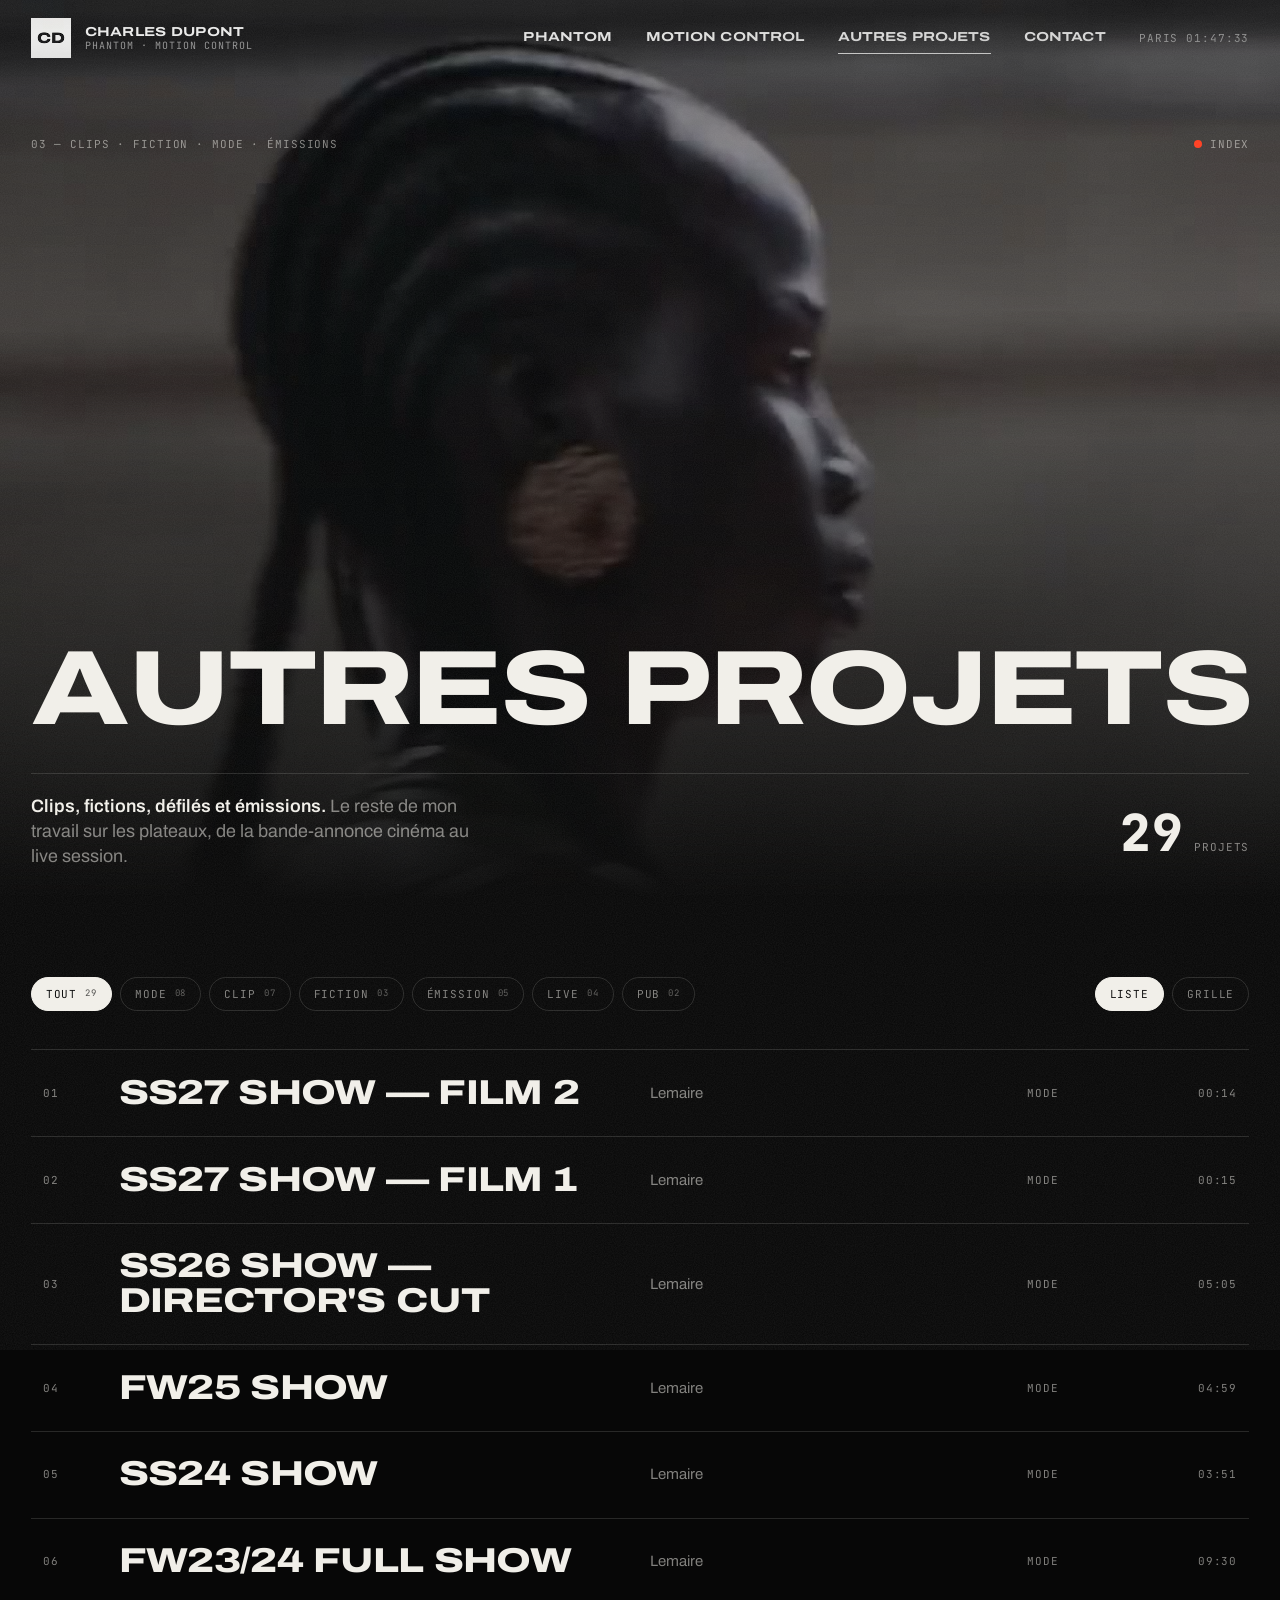
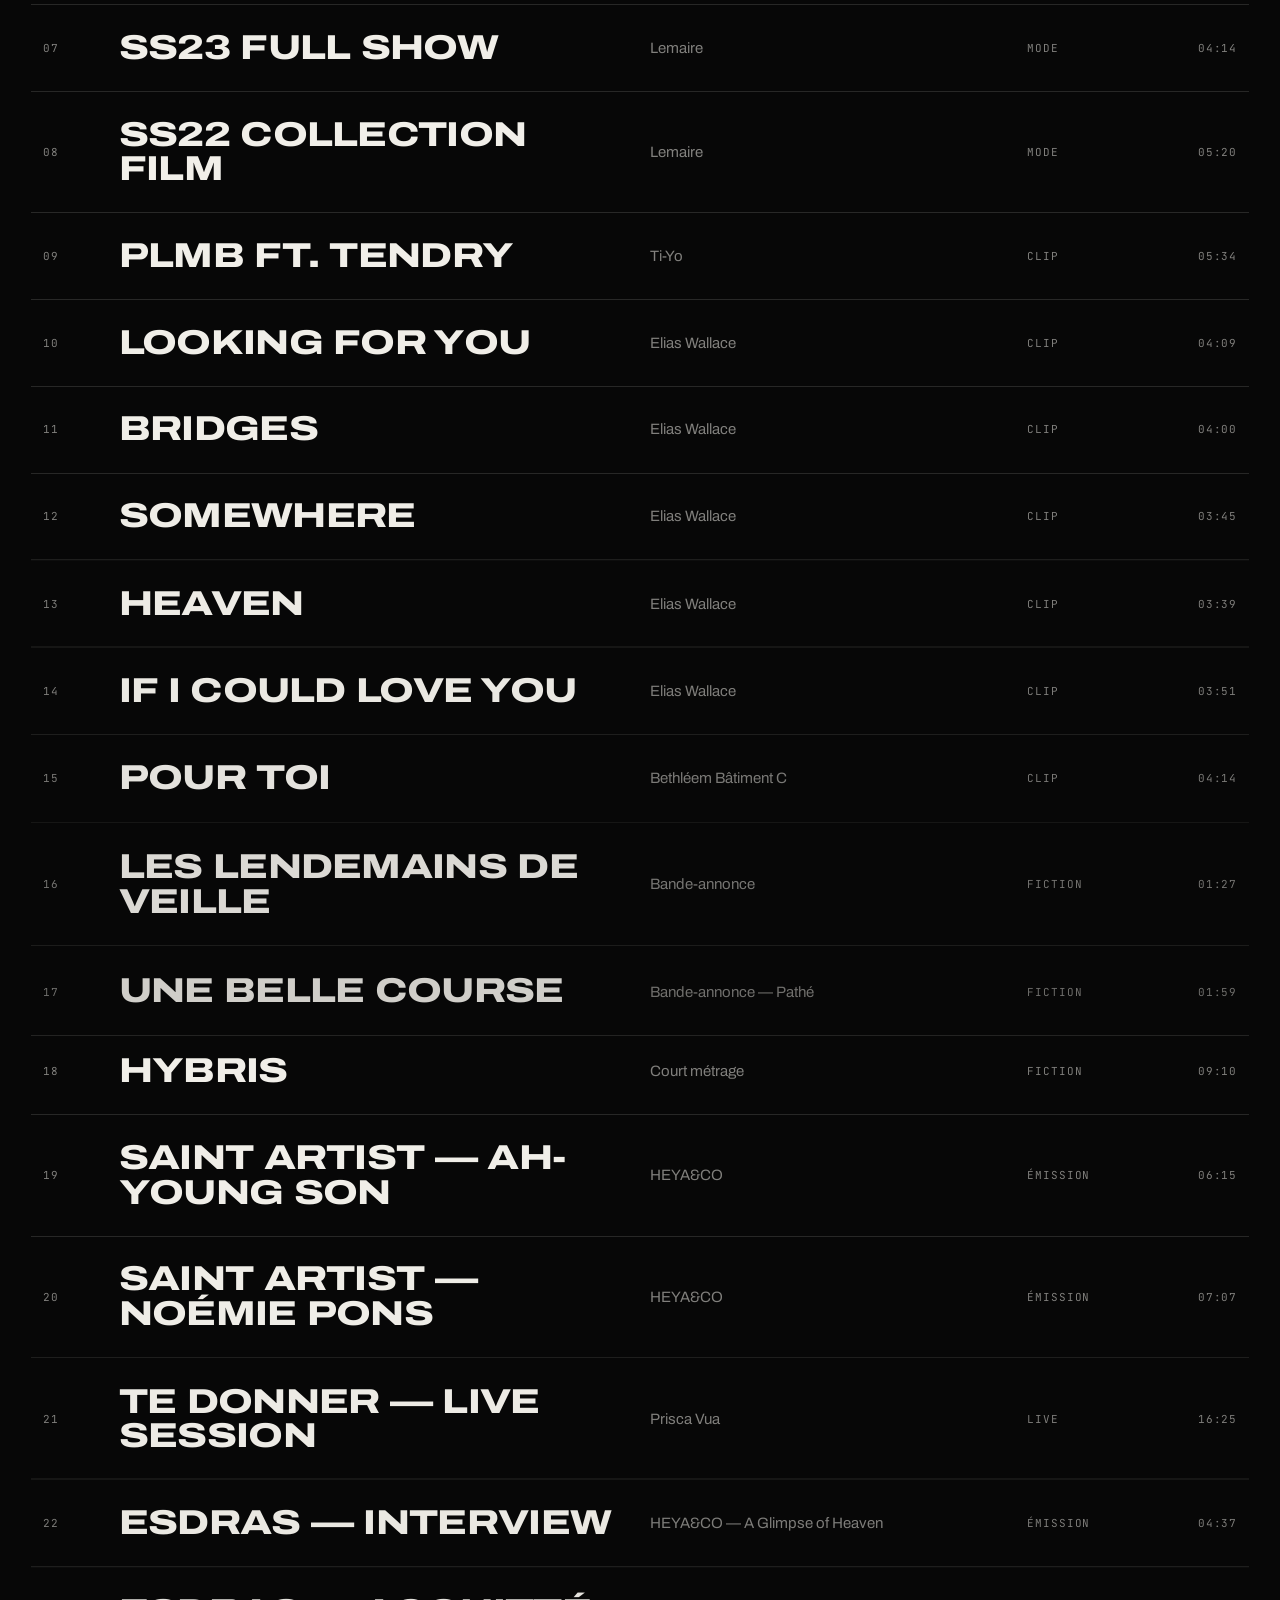
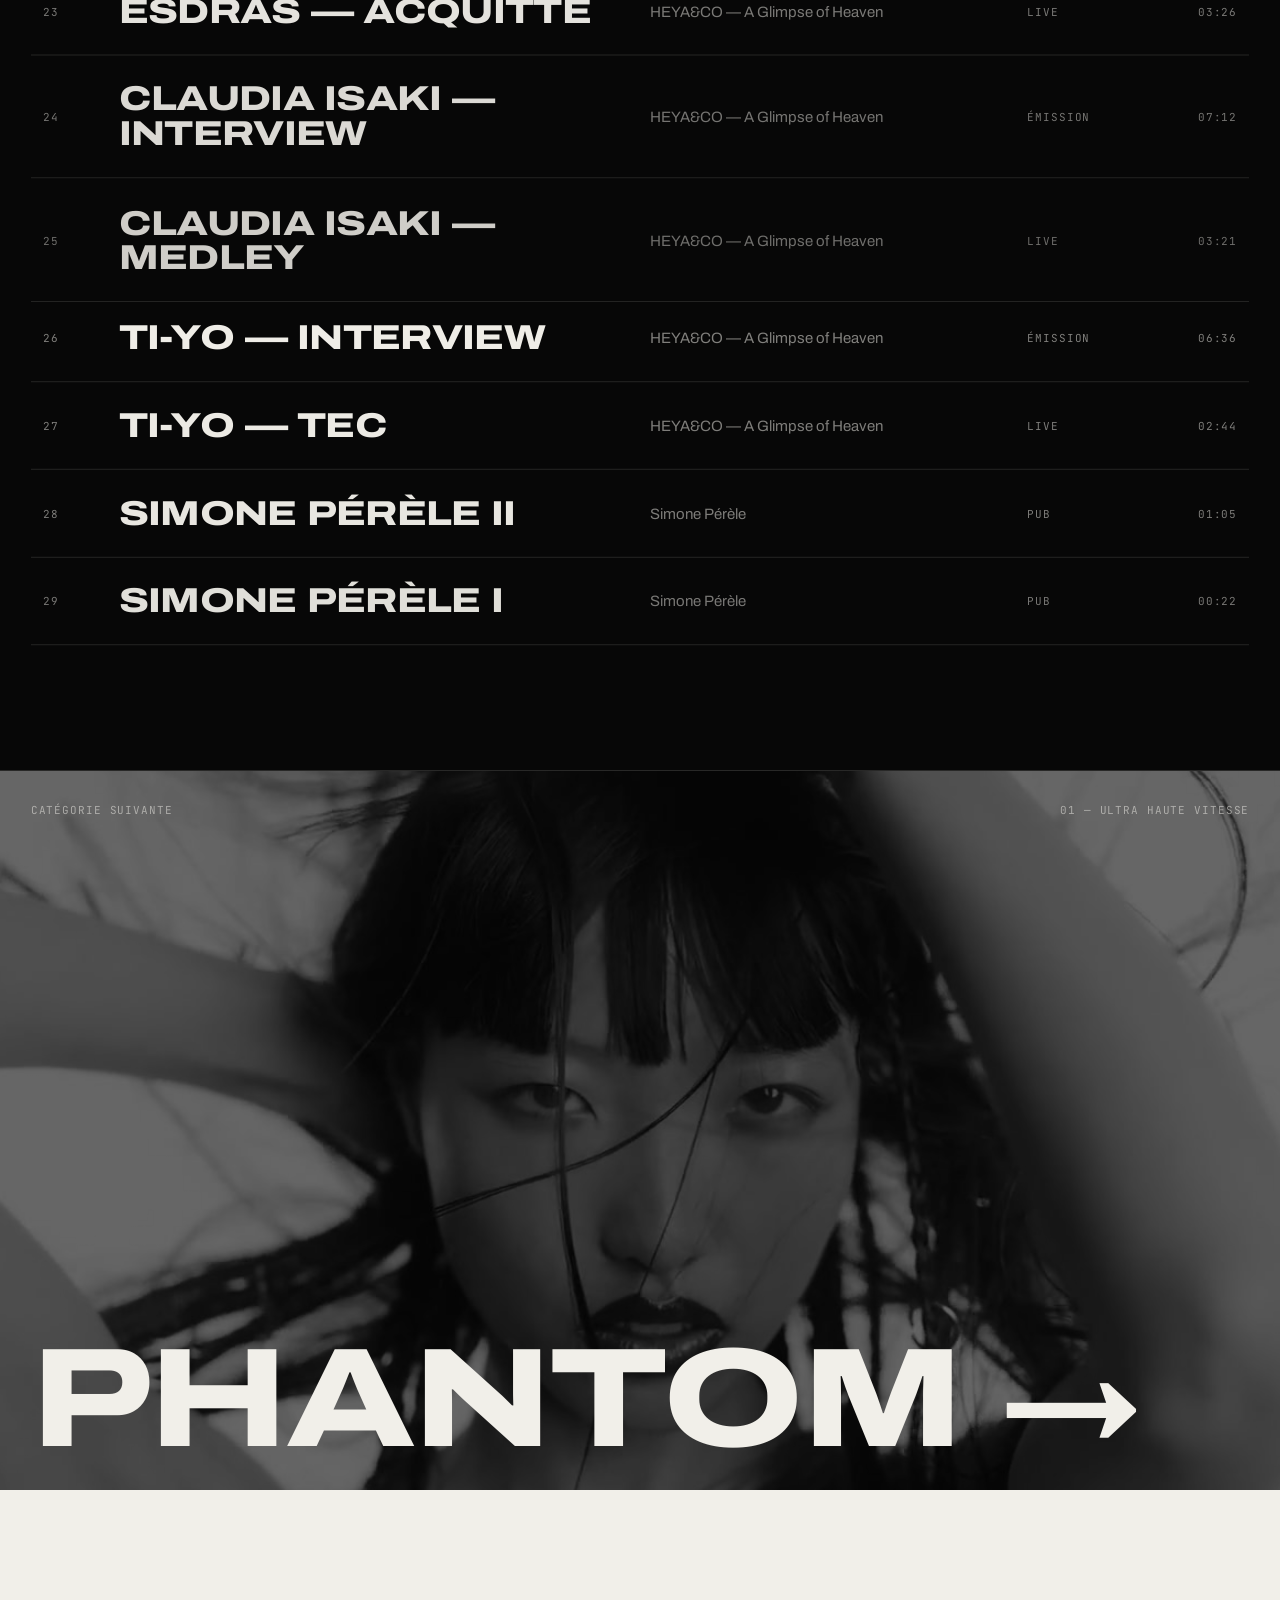
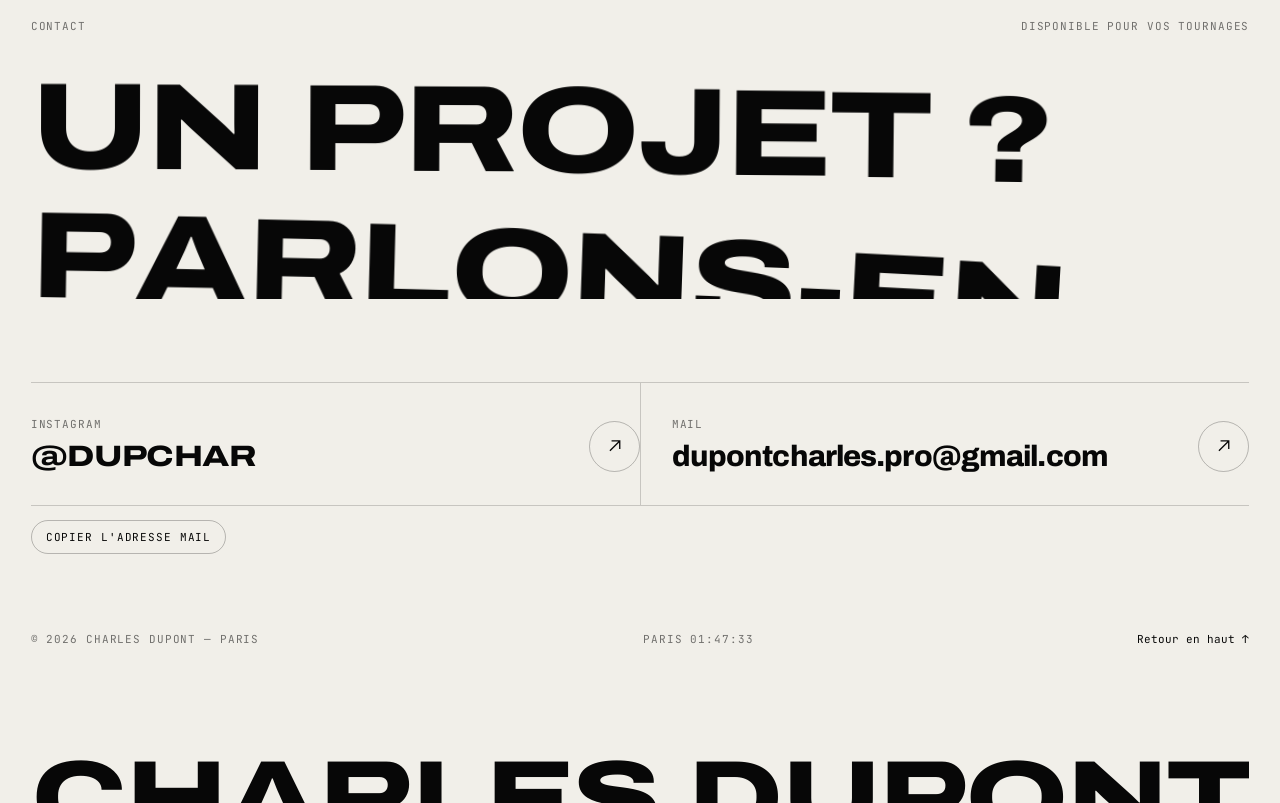
==== autres-projets/index.html @ 01ad8af2 "Portfolio Charles Dupont Co-Authored-By: Claude Opus 5.5 <noreply@anthropic.com>" ====
<!DOCTYPE html>
<html lang="fr" class="no-js" data-page="autres">
<head>
<meta charset="UTF-8">
<meta name="viewport" content="width=device-width, initial-scale=1">
<title>Autres projets — Charles Dupont | Clips, fiction, mode, émissions</title>
<meta name="description" content="Clips musicaux, fictions, défilés, publicités et émissions sur lesquels Charles Dupont a travaillé.">
<link rel="canonical" href="https://www.charles-dupont.fr/autres-projets/">
<meta property="og:title" content="Autres projets — Charles Dupont | Clips, fiction, mode, émissions">
<meta property="og:description" content="Clips musicaux, fictions, défilés, publicités et émissions sur lesquels Charles Dupont a travaillé.">
<meta property="og:image" content="https://www.charles-dupont.fr/assets/img/og-image.jpg">
<meta property="og:url" content="https://www.charles-dupont.fr/autres-projets/">
<meta property="og:site_name" content="Charles Dupont">
<meta property="og:type" content="website">
<meta name="theme-color" content="#070707">
<link rel="icon" type="image/jpeg" sizes="32x32" href="../assets/img/favicon-32.jpg">
<link rel="icon" type="image/jpeg" sizes="192x192" href="../assets/img/favicon-192.jpg">
<link rel="apple-touch-icon" href="../assets/img/favicon-180.jpg">
<script>
(function (h) {
  // Version de prévisualisation sur GitHub Pages : pas d'indexation par les moteurs de recherche
  if (location.hostname.endsWith("github.io")) {
    var m = document.createElement("meta");
    m.name = "robots";
    m.content = "noindex, nofollow";
    document.head.appendChild(m);
  }
  h.classList.remove("no-js");
  if (window.matchMedia("(prefers-reduced-motion: reduce)").matches) h.classList.add("reduced");
  try {
    var s = sessionStorage;
    if (s.getItem("cd-nav")) { h.classList.add("is-entering"); s.removeItem("cd-nav"); }
    else if (h.dataset.page === "home" && !s.getItem("cd-seen") && !h.classList.contains("reduced")) h.classList.add("is-first");
    s.setItem("cd-seen", "1");
  } catch (e) {}
})(document.documentElement);
</script>
<link rel="preconnect" href="https://fonts.googleapis.com">
<link rel="preconnect" href="https://fonts.gstatic.com" crossorigin>
<link rel="stylesheet" href="https://fonts.googleapis.com/css2?family=Archivo:wdth,wght@62..125,100..900&family=JetBrains+Mono:wght@400;500&display=swap">
<link rel="stylesheet" href="../assets/css/style.css?v=20">
<link rel="preload" as="image" href="../assets/video/loops/autres-lemaire.jpg">
</head>
<body>

<div class="curtain" aria-hidden="true"><div class="curtain__label"><span></span></div></div>
<div class="grain" aria-hidden="true"></div>
<div class="cursor" aria-hidden="true"><div class="cursor__ring"><span class="cursor__label">Lire</span></div><div class="cursor__dot"></div></div>

<header class="hdr">
  <a class="logo" href="../" aria-label="Charles Dupont — accueil">
    <span class="logo__mark" aria-hidden="true">CD</span>
    <span class="logo__name">Charles Dupont<small>Phantom · Motion control</small></span>
  </a>
  <nav class="nav" aria-label="Navigation principale">
      <a href="../phantom/">Phantom</a>
      <a href="../motion-control/">Motion control</a>
      <a href="../autres-projets/" aria-current="page">Autres projets</a>
    <a href="#contact">Contact</a>
    <span class="nav__clock" data-clock aria-hidden="true">PARIS --:--:--</span>
  </nav>
  <button class="burger" type="button" aria-expanded="false" aria-controls="menu" aria-label="Ouvrir le menu"><span></span><span></span></button>
</header>

<div class="menu" id="menu">
  <ul class="menu__links">
    <li><a href="../"><small>00</small>Accueil</a></li>
      <li><a href="../phantom/"><small>01</small>Phantom</a></li>
      <li><a href="../motion-control/"><small>02</small>Motion control</a></li>
      <li><a href="../autres-projets/" aria-current="page"><small>03</small>Autres projets</a></li>
  </ul>
  <div class="menu__foot mono">
    <a href="https://www.instagram.com/dupchar/" target="_blank" rel="noopener">Instagram — @dupchar</a>
    <a href="mailto:dupontcharles.pro@gmail.com">dupontcharles.pro@gmail.com</a>
    <span>Paris, France</span>
  </div>
</div>

<main>
  <section class="phero">
    <div class="phero__media" data-phero-media aria-hidden="true">
      <video autoplay muted loop playsinline poster="../assets/video/loops/autres-lemaire.jpg">
        <source src="../assets/video/loops/autres-lemaire.mp4" type="video/mp4">
      </video>
    </div>
    <div class="phero__top mono"><span>03 — Clips · Fiction · Mode · Émissions</span><span class="rec">Index</span></div>
    <h1 class="phero__title xl" data-fit data-split>Autres projets</h1>
    <div class="phero__bottom" data-reveal>
      <p class="phero__desc"><strong>Clips, fictions, défilés et émissions.</strong> Le reste de mon travail sur les plateaux, de la bande-annonce cinéma au live session.</p>
      <p class="phero__count mono"><b data-count="autres">—</b> projets</p>
    </div>
  </section>

  <section class="works" aria-label="Projets Autres projets">
    <div class="toolbar">
      <div class="filters" data-filters role="group" aria-label="Filtrer par type"></div>
      <div class="views" role="group" aria-label="Affichage">
        <button class="chip" type="button" data-view="list" aria-pressed="true">Liste</button>
        <button class="chip" type="button" data-view="grid" aria-pressed="false">Grille</button>
      </div>
    </div>
    <div data-projects data-category="autres"></div>
  </section>

  <a class="next" href="../phantom/" data-cursor="Suivant">
    <div class="next__media" aria-hidden="true">
      <img src="../assets/video/loops/phantom-beauty.jpg" alt="" loading="lazy">
      <video muted loop playsinline preload="none" data-src="../assets/video/loops/phantom-beauty.mp4"></video>
    </div>
    <div class="next__inner">
      <div class="next__top mono"><span>Catégorie suivante</span><span>01 — Ultra haute vitesse</span></div>
      <p class="next__title xl"><span>Phantom →</span></p>
    </div>
  </a>
</main>

<footer class="ftr" id="contact">
  <div class="ftr__eyebrow mono"><span>Contact</span><span>Disponible pour vos tournages</span></div>
  <h2 class="ftr__cta xl" data-split>Un projet&nbsp;?<br>Parlons-en.</h2>
  <div class="ftr__links">
    <a class="ftr__link" href="https://www.instagram.com/dupchar/" target="_blank" rel="noopener" data-cursor>
      <span><span class="ftr__label mono">Instagram</span><span class="ftr__value">@dupchar</span></span>
      <span class="ftr__arrow"><svg viewBox="0 0 24 24" fill="none" stroke="currentColor" stroke-width="1.6" aria-hidden="true"><path d="M6 18 18 6M8 6h10v10"/></svg></span>
    </a>
    <div class="ftr__link">
      <a href="mailto:dupontcharles.pro@gmail.com" data-cursor><span class="ftr__label mono">Mail</span><span class="ftr__value ftr__value--mail">dupontcharles.pro@gmail.com</span></a>
      <a class="ftr__arrow" href="mailto:dupontcharles.pro@gmail.com" aria-label="Écrire un mail"><svg viewBox="0 0 24 24" fill="none" stroke="currentColor" stroke-width="1.6" aria-hidden="true"><path d="M6 18 18 6M8 6h10v10"/></svg></a>
    </div>
  </div>
  <button class="ftr__copy mono" type="button" data-copy="dupontcharles.pro@gmail.com">Copier l'adresse mail</button>
  <div class="ftr__bottom mono">
    <span>© <span data-year>2026</span> Charles Dupont — Paris</span>
    <span data-clock>PARIS --:--:--</span>
    <button class="ftr__top" type="button" data-top>Retour en haut ↑</button>
  </div>
  <p class="ftr__giant xl" aria-hidden="true" data-fit>Charles Dupont</p>
</footer>

<script src="../assets/js/vendor/gsap.min.js?v=20" defer></script>
<script src="../assets/js/vendor/ScrollTrigger.min.js?v=20" defer></script>
<script src="../assets/js/vendor/lenis.min.js?v=20" defer></script>
<script src="../assets/js/projects.js?v=20" defer></script>
<script src="../assets/js/app.js?v=20" defer></script>
</body>
</html>
---- assets/css/style.css ----
/* =========================================================
   Charles Dupont — Phantom OPV / Motion control
   ========================================================= */

:root {
  --bg: #070707;
  --bg-2: #0e0e0e;
  --fg: #f1efe9;
  --mute: rgba(241, 239, 233, 0.52);
  --faint: rgba(241, 239, 233, 0.28);
  --line: rgba(241, 239, 233, 0.14);
  --accent: #ff3d1f;
  --display: "Archivo", "Helvetica Neue", Arial, sans-serif;
  --mono: "JetBrains Mono", ui-monospace, Menlo, monospace;
  --gutter: clamp(16px, 2.4vw, 40px);
  --ease: cubic-bezier(0.76, 0, 0.24, 1);
  --ease-out: cubic-bezier(0.16, 1, 0.3, 1);
  --hdr: 76px;
  color-scheme: dark;
}

*,
*::before,
*::after {
  box-sizing: border-box;
}

html {
  -webkit-text-size-adjust: 100%;
  text-size-adjust: 100%;
}

html.lenis,
html.lenis body {
  height: auto;
}
.lenis.lenis-smooth {
  scroll-behavior: auto !important;
}
.lenis.lenis-stopped {
  overflow: hidden;
}

body {
  margin: 0;
  background: var(--bg);
  color: var(--fg);
  font-family: var(--display);
  font-size: 16px;
  line-height: 1.5;
  -webkit-font-smoothing: antialiased;
  -moz-osx-font-smoothing: grayscale;
  overflow-x: hidden;
}

body.no-scroll {
  overflow: hidden;
}

img,
video,
svg {
  display: block;
  max-width: 100%;
}

a {
  color: inherit;
  text-decoration: none;
}

button {
  font: inherit;
  color: inherit;
  background: none;
  border: 0;
  padding: 0;
  cursor: pointer;
}

::selection {
  background: var(--fg);
  color: var(--bg);
}

:focus-visible {
  outline: 1px solid var(--fg);
  outline-offset: 4px;
}

.sr-only {
  position: absolute;
  width: 1px;
  height: 1px;
  overflow: hidden;
  clip: rect(0 0 0 0);
  white-space: nowrap;
}

.mono {
  font-family: var(--mono);
  font-size: 11px;
  font-weight: 400;
  letter-spacing: 0.08em;
  text-transform: uppercase;
}

.xl {
  font-family: var(--display);
  font-stretch: 125%;
  font-weight: 800;
  text-transform: uppercase;
  line-height: 0.86;
  letter-spacing: -0.02em;
}

/* Découpage des titres (lettres / mots) */
.split-line {
  display: block;
  overflow: hidden;
  padding: 0.14em 0 0.06em;
  margin: -0.14em 0 -0.06em;
}
.split-word {
  display: inline-block;
  white-space: nowrap;
}
.split-char {
  display: inline-block;
  will-change: transform;
}

/* ---------- Grain ---------- */

.grain {
  position: fixed;
  inset: -50%;
  z-index: 90;
  pointer-events: none;
  opacity: 0.07;
  background-image: url("data:image/svg+xml,%3Csvg xmlns='http://www.w3.org/2000/svg' width='200' height='200'%3E%3Cfilter id='n'%3E%3CfeTurbulence type='fractalNoise' baseFrequency='.9' numOctaves='3' stitchTiles='stitch'/%3E%3CfeColorMatrix values='0 0 0 0 1 0 0 0 0 1 0 0 0 0 1 0 0 0 1 0'/%3E%3C/filter%3E%3Crect width='100%25' height='100%25' filter='url(%23n)'/%3E%3C/svg%3E");
  animation: grain 0.9s steps(6) infinite;
}

@keyframes grain {
  0% { transform: translate(0, 0); }
  20% { transform: translate(-4%, 3%); }
  40% { transform: translate(3%, -5%); }
  60% { transform: translate(-6%, -2%); }
  80% { transform: translate(5%, 4%); }
  100% { transform: translate(0, 0); }
}

/* ---------- Curseur ---------- */

.cursor {
  position: fixed;
  top: 0;
  left: 0;
  z-index: 95;
  pointer-events: none;
  display: none;
}

@media (hover: hover) and (pointer: fine) {
  .cursor {
    display: block;
  }
}

.cursor__dot,
.cursor__ring {
  position: absolute;
  top: 0;
  left: 0;
  border-radius: 50%;
}

.cursor__dot {
  width: 6px;
  height: 6px;
  background: var(--fg);
  mix-blend-mode: difference;
}

.cursor__ring {
  width: 36px;
  height: 36px;
  border: 1px solid rgba(241, 239, 233, 0.45);
  display: grid;
  place-items: center;
  transition: width 0.45s var(--ease-out), height 0.45s var(--ease-out), background-color 0.3s, border-color 0.3s;
}

.cursor__label {
  font-family: var(--mono);
  font-size: 10px;
  letter-spacing: 0.12em;
  text-transform: uppercase;
  color: var(--bg);
  opacity: 0;
  transition: opacity 0.2s;
}

.cursor.is-hover .cursor__ring {
  width: 64px;
  height: 64px;
  border-color: var(--fg);
}

.cursor.is-label .cursor__ring {
  width: 92px;
  height: 92px;
  background: var(--fg);
  border-color: var(--fg);
}

.cursor.is-label .cursor__label {
  opacity: 1;
}

.cursor.is-label .cursor__dot {
  opacity: 0;
}

/* ---------- Rideau de transition ---------- */

.curtain {
  position: fixed;
  inset: 0;
  z-index: 100;
  pointer-events: none;
  display: grid;
  place-items: center;
  background: var(--fg);
  color: var(--bg);
  transform: scaleY(0);
  transform-origin: bottom;
}

.curtain__label {
  font-family: var(--display);
  font-stretch: 125%;
  font-weight: 800;
  font-size: clamp(28px, 6vw, 88px);
  text-transform: uppercase;
  letter-spacing: -0.02em;
  overflow: hidden;
}

.curtain__label span {
  display: block;
}

html.is-entering .curtain {
  transform: scaleY(1);
}

/* ---------- Loader ---------- */

.loader {
  position: fixed;
  inset: 0;
  z-index: 110;
  display: none;
  background: var(--bg);
  color: var(--fg);
}

html.is-first .loader {
  display: block;
}

.loader__inner {
  position: absolute;
  left: var(--gutter);
  right: var(--gutter);
  bottom: var(--gutter);
}

.loader__count {
  display: flex;
  align-items: flex-end;
  justify-content: space-between;
  gap: 24px;
}

.loader__num {
  font-family: var(--display);
  font-stretch: 125%;
  font-weight: 800;
  font-size: clamp(72px, 18vw, 280px);
  line-height: 0.8;
  letter-spacing: -0.04em;
  font-variant-numeric: tabular-nums;
}

.loader__meta {
  text-align: right;
  color: var(--mute);
  padding-bottom: 0.6em;
}

.loader__bar {
  height: 1px;
  margin-top: 24px;
  background: var(--line);
  overflow: hidden;
}

.loader__bar span {
  display: block;
  height: 100%;
  background: var(--fg);
  transform: scaleX(0);
  transform-origin: left;
}

.loader__top {
  position: absolute;
  top: var(--gutter);
  left: var(--gutter);
  right: var(--gutter);
  display: flex;
  justify-content: space-between;
  color: var(--mute);
}

.rec {
  display: inline-flex;
  align-items: center;
  gap: 8px;
}

.rec::before {
  content: "";
  width: 8px;
  height: 8px;
  border-radius: 50%;
  background: var(--accent);
  animation: rec 1.2s steps(1) infinite;
}

@keyframes rec {
  50% { opacity: 0.15; }
}

/* ---------- En-tête ---------- */

.hdr {
  position: fixed;
  top: 0;
  left: 0;
  right: 0;
  z-index: 80;
  height: var(--hdr);
  padding: 0 var(--gutter);
  display: flex;
  align-items: center;
  justify-content: space-between;
  gap: 24px;
  mix-blend-mode: difference;
  color: #fff;
  transition: transform 0.6s var(--ease);
}

.hdr.is-hidden {
  transform: translateY(-100%);
}

.logo {
  display: inline-flex;
  align-items: center;
  gap: 14px;
}

.logo__mark {
  width: 40px;
  height: 40px;
  display: grid;
  place-items: center;
  background: #fff;
  color: #000;
  font-stretch: 125%;
  font-weight: 800;
  font-size: 15px;
  letter-spacing: -0.04em;
  transition: transform 0.6s var(--ease);
}

.logo:hover .logo__mark {
  transform: rotate(90deg);
}

.logo__name {
  font-stretch: 125%;
  font-weight: 700;
  font-size: 13px;
  letter-spacing: 0.02em;
  text-transform: uppercase;
  line-height: 1.1;
}

.logo__name small {
  display: block;
  font-family: var(--mono);
  font-weight: 400;
  font-stretch: 100%;
  font-size: 10px;
  letter-spacing: 0.1em;
  opacity: 0.6;
}

.nav {
  display: flex;
  align-items: center;
  gap: clamp(18px, 2.6vw, 40px);
}

.nav a {
  position: relative;
  font-stretch: 125%;
  font-weight: 700;
  font-size: 13px;
  text-transform: uppercase;
  letter-spacing: 0.01em;
  padding: 6px 0;
}

.nav a::after {
  content: "";
  position: absolute;
  left: 0;
  right: 0;
  bottom: 0;
  height: 1px;
  background: currentColor;
  transform: scaleX(0);
  transform-origin: right;
  transition: transform 0.5s var(--ease);
}

.nav a:hover::after,
.nav a[aria-current="page"]::after {
  transform: scaleX(1);
  transform-origin: left;
}

.nav__clock {
  font-family: var(--mono);
  font-size: 11px;
  letter-spacing: 0.08em;
  opacity: 0.6;
  font-variant-numeric: tabular-nums;
  min-width: 15ch;
  text-align: right;
}

.burger {
  display: none;
  width: 44px;
  height: 44px;
  position: relative;
}

.burger span {
  position: absolute;
  left: 10px;
  right: 10px;
  height: 1.5px;
  background: currentColor;
  transition: transform 0.5s var(--ease), top 0.5s var(--ease);
}

.burger span:nth-child(1) { top: 17px; }
.burger span:nth-child(2) { top: 26px; }

.burger[aria-expanded="true"] span:nth-child(1) { top: 21px; transform: rotate(45deg); }
.burger[aria-expanded="true"] span:nth-child(2) { top: 21px; transform: rotate(-45deg); }

/* Menu plein écran (mobile) */

.menu {
  position: fixed;
  inset: 0;
  z-index: 79;
  background: var(--bg);
  padding: calc(var(--hdr) + 24px) var(--gutter) var(--gutter);
  display: flex;
  flex-direction: column;
  justify-content: space-between;
  clip-path: inset(0 0 100% 0);
  transition: clip-path 0.8s var(--ease);
  visibility: hidden;
}

.menu.is-open {
  clip-path: inset(0 0 0 0);
  visibility: visible;
}

.menu__links {
  list-style: none;
  margin: 0;
  padding: 0;
}

.menu__links li {
  overflow: hidden;
  border-bottom: 1px solid var(--line);
}

.menu__links a {
  display: flex;
  align-items: baseline;
  gap: 14px;
  padding: 14px 0;
  font-stretch: 125%;
  font-weight: 800;
  font-size: clamp(30px, 9vw, 64px);
  line-height: 1;
  text-transform: uppercase;
  letter-spacing: -0.02em;
  transform: translateY(105%);
  transition: transform 0.8s var(--ease);
}

.menu__links a small {
  font-family: var(--mono);
  font-size: 11px;
  font-weight: 400;
  font-stretch: 100%;
  letter-spacing: 0.08em;
  color: var(--mute);
}

.menu.is-open .menu__links a {
  transform: none;
}

.menu.is-open .menu__links li:nth-child(2) a { transition-delay: 0.06s; }
.menu.is-open .menu__links li:nth-child(3) a { transition-delay: 0.12s; }
.menu.is-open .menu__links li:nth-child(4) a { transition-delay: 0.18s; }

.menu__foot {
  display: flex;
  flex-direction: column;
  gap: 6px;
  color: var(--mute);
}

.menu__foot a {
  color: var(--fg);
}

/* ---------- Commun ---------- */

.section {
  position: relative;
  padding: clamp(80px, 12vw, 180px) var(--gutter);
}

.eyebrow {
  display: flex;
  align-items: center;
  gap: 12px;
  color: var(--mute);
  margin-bottom: clamp(24px, 3vw, 44px);
}

.eyebrow::before {
  content: "";
  width: 28px;
  height: 1px;
  background: currentColor;
}

.anim [data-split],
.anim [data-hero-title],
.anim [data-hero-sub],
.anim .hud {
  visibility: hidden;
}

[data-reveal] {
  opacity: 0;
  transform: translateY(40px);
}

.no-js [data-reveal],
.reduced [data-reveal] {
  opacity: 1;
  transform: none;
}

.arrow-link {
  display: inline-flex;
  align-items: center;
  gap: 12px;
  font-stretch: 125%;
  font-weight: 700;
  font-size: 13px;
  text-transform: uppercase;
}

.arrow-link svg {
  width: 16px;
  height: 16px;
  transition: transform 0.5s var(--ease);
}

.arrow-link:hover svg {
  transform: translateX(6px);
}

/* ---------- Accueil : hero ---------- */

.hero {
  position: relative;
  height: 100vh;
  height: 100svh;
  min-height: 560px;
  overflow: hidden;
}

.hero__media {
  position: absolute;
  inset: 0;
  overflow: hidden;
  will-change: clip-path, transform;
}

.hero__media video,
.hero__media img {
  width: 100%;
  height: 100%;
  object-fit: cover;
}

.hero__media::after {
  content: "";
  position: absolute;
  inset: 0;
  background:
    radial-gradient(ellipse at center, transparent 30%, rgba(0, 0, 0, 0.55) 100%),
    linear-gradient(to bottom, rgba(0, 0, 0, 0.35), transparent 25%, transparent 55%, rgba(0, 0, 0, 0.75));
}

/* Viseur caméra */
.hud {
  position: absolute;
  inset: calc(var(--hdr) + 8px) var(--gutter) var(--gutter);
  pointer-events: none;
  color: var(--fg);
}

.hud__corner {
  position: absolute;
  width: 22px;
  height: 22px;
  border-color: rgba(241, 239, 233, 0.7);
  border-style: solid;
  border-width: 0;
}

.hud__corner--tl { top: 0; left: 0; border-top-width: 1px; border-left-width: 1px; }
.hud__corner--tr { top: 0; right: 0; border-top-width: 1px; border-right-width: 1px; }
.hud__corner--bl { bottom: 0; left: 0; border-bottom-width: 1px; border-left-width: 1px; }
.hud__corner--br { bottom: 0; right: 0; border-bottom-width: 1px; border-right-width: 1px; }

.hud__cross {
  position: absolute;
  top: 50%;
  left: 50%;
  width: 18px;
  height: 18px;
  transform: translate(-50%, -50%);
  opacity: 0.5;
}

.hud__cross::before,
.hud__cross::after {
  content: "";
  position: absolute;
  background: var(--fg);
}

.hud__cross::before { left: 50%; top: 0; bottom: 0; width: 1px; }
.hud__cross::after { top: 50%; left: 0; right: 0; height: 1px; }

.hud__row {
  position: absolute;
  left: 34px;
  right: 34px;
  display: flex;
  justify-content: space-between;
  gap: 16px;
}

.hud__row--top { top: 4px; }

.hud__tc {
  font-variant-numeric: tabular-nums;
}

.hero__content {
  position: absolute;
  left: var(--gutter);
  right: var(--gutter);
  bottom: calc(var(--gutter) + 40px);
}

.hero__title {
  margin: 0;
  font-size: clamp(54px, 13.4vw, 250px);
}

.hero__sub {
  display: flex;
  flex-wrap: wrap;
  align-items: center;
  justify-content: space-between;
  gap: 16px 32px;
  margin-top: clamp(18px, 2.4vw, 36px);
}

.hero__jobs {
  display: flex;
  flex-wrap: wrap;
  align-items: center;
  gap: 10px 18px;
  margin: 0;
  font-stretch: 125%;
  font-weight: 700;
  font-size: clamp(15px, 1.7vw, 26px);
  text-transform: uppercase;
  letter-spacing: -0.01em;
}

.hero__jobs i {
  width: 8px;
  height: 8px;
  background: var(--accent);
  border-radius: 50%;
}

.hero__jobs span {
  display: inline-block;
}

.hero__place {
  color: var(--mute);
}

.scroll-cue {
  position: absolute;
  left: 50%;
  bottom: calc(var(--gutter) + 4px);
  transform: translateX(-50%);
  display: flex;
  flex-direction: column;
  align-items: center;
  gap: 10px;
  color: var(--mute);
}

.scroll-cue span:last-child {
  width: 1px;
  height: 34px;
  background: var(--line);
  position: relative;
  overflow: hidden;
}

.scroll-cue span:last-child::after {
  content: "";
  position: absolute;
  left: 0;
  top: -100%;
  width: 100%;
  height: 100%;
  background: var(--fg);
  animation: cue 1.8s var(--ease) infinite;
}

@keyframes cue {
  to { top: 100%; }
}

/* ---------- Accueil : mots épinglés ---------- */

.words {
  position: relative;
  height: 100vh;
  height: 100svh;
  overflow: hidden;
  background: #000;
}

.words__media {
  position: absolute;
  inset: 0;
}

.words__media video {
  position: absolute;
  inset: 0;
  width: 100%;
  height: 100%;
  object-fit: cover;
  opacity: 0;
}

.words__media video:first-child {
  opacity: 1;
}

.words__media::after {
  content: "";
  position: absolute;
  inset: 0;
  background: rgba(0, 0, 0, 0.45);
}

.words__stage {
  position: absolute;
  inset: 0;
  display: grid;
  place-items: center;
  text-align: center;
  padding: 0 var(--gutter);
}

.words__item {
  grid-area: 1 / 1;
  margin: 0;
  font-size: clamp(40px, 10vw, 190px);
  opacity: 0;
}

.words__item small {
  display: block;
  margin-bottom: 1.4em;
  font-family: var(--mono);
  font-weight: 400;
  font-stretch: 100%;
  font-size: 11px;
  letter-spacing: 0.12em;
  color: var(--mute);
}

.words__frame {
  position: absolute;
  left: var(--gutter);
  right: var(--gutter);
  bottom: var(--gutter);
  display: flex;
  justify-content: space-between;
  align-items: flex-end;
  gap: 24px;
  color: var(--mute);
}

.words__progress {
  flex: 1;
  max-width: 320px;
  height: 1px;
  background: var(--line);
  position: relative;
}

.words__progress span {
  position: absolute;
  inset: 0;
  background: var(--fg);
  transform: scaleX(0);
  transform-origin: left;
}

.words__frames {
  font-variant-numeric: tabular-nums;
}

/* ---------- Accueil : texte ---------- */

.about {
  display: grid;
  grid-template-columns: minmax(0, 3fr) minmax(0, 9fr);
  gap: 40px;
}

.about__text {
  margin: 0;
  font-stretch: 112%;
  font-weight: 600;
  font-size: clamp(26px, 3.9vw, 64px);
  line-height: 1.08;
  letter-spacing: -0.025em;
  text-indent: 2.2em;
}

.about__text .w {
  opacity: 0.16;
}

.reduced .about__text .w,
.no-js .about__text .w {
  opacity: 1;
}

.about__text em {
  font-style: normal;
  color: var(--accent);
}

.about__meta {
  display: grid;
  grid-template-columns: repeat(3, minmax(0, 1fr));
  gap: 24px;
  margin-top: clamp(48px, 6vw, 96px);
  padding-top: 24px;
  border-top: 1px solid var(--line);
}

.about__meta dt {
  color: var(--mute);
  margin-bottom: 8px;
}

.about__meta dd {
  margin: 0;
  font-stretch: 125%;
  font-weight: 700;
  font-size: clamp(16px, 1.5vw, 22px);
  text-transform: uppercase;
}

/* ---------- Accueil : matériel 3D ---------- */

.gear {
  padding-top: 0;
}

.gear__head {
  display: flex;
  justify-content: space-between;
  align-items: flex-end;
  gap: 24px;
  margin-bottom: clamp(32px, 4vw, 64px);
}

.gear__title {
  margin: 0;
  font-size: clamp(34px, 6.2vw, 108px);
}

.gear__list {
  display: grid;
  grid-template-columns: repeat(3, minmax(0, 1fr));
  gap: clamp(12px, 1.6vw, 24px);
}

.gear__stage {
  position: relative;
  aspect-ratio: 4 / 5;
  background:
    radial-gradient(ellipse at 50% 38%, rgba(241, 239, 233, 0.07), transparent 65%),
    var(--bg-2);
  border: 1px solid var(--line);
  overflow: hidden;
}

.gear__stage canvas {
  position: absolute;
  inset: 0;
  width: 100%;
  height: 100%;
  cursor: grab;
  touch-action: pan-y;
}

.gear__item.is-grabbing canvas {
  cursor: grabbing;
}

.gear__stage::before,
.gear__stage::after {
  content: "";
  position: absolute;
  z-index: 1;
  width: 16px;
  height: 16px;
  border: 0 solid rgba(241, 239, 233, 0.5);
  pointer-events: none;
}

.gear__stage::before {
  top: 12px;
  left: 12px;
  border-top-width: 1px;
  border-left-width: 1px;
}

.gear__stage::after {
  right: 12px;
  bottom: 12px;
  border-right-width: 1px;
  border-bottom-width: 1px;
}

.gear__hint {
  position: absolute;
  z-index: 1;
  top: 14px;
  right: 16px;
  color: var(--mute);
  pointer-events: none;
}

.gear__item.no-webgl .gear__hint {
  display: none;
}

.gear__info {
  padding-top: 18px;
}

.gear__kicker {
  margin: 0 0 10px;
  color: var(--mute);
}

.gear__name {
  margin: 0;
  font-stretch: 125%;
  font-weight: 800;
  font-size: clamp(22px, 2.2vw, 36px);
  line-height: 1;
  text-transform: uppercase;
  letter-spacing: -0.02em;
}

.gear__desc {
  max-width: 40ch;
  margin: 12px 0 18px;
  color: var(--mute);
  font-size: 15px;
  line-height: 1.45;
}

.gear__specs {
  display: grid;
  grid-template-columns: repeat(3, minmax(0, 1fr));
  gap: 12px;
  margin: 0;
  padding-top: 14px;
  border-top: 1px solid var(--line);
}

.gear__specs dt {
  color: var(--mute);
  margin-bottom: 4px;
}

.gear__specs dd {
  margin: 0;
  color: var(--fg);
}

@media (max-width: 1024px) {
  .gear__list {
    grid-template-columns: minmax(0, 1fr);
    max-width: 560px;
  }

  .gear__stage {
    aspect-ratio: 1 / 1;
  }
}

@media (max-width: 767px) {
  .gear__head {
    flex-direction: column;
    align-items: flex-start;
  }
}

/* ---------- Bandeau défilant ---------- */

.marquee {
  overflow: hidden;
  border-top: 1px solid var(--line);
  border-bottom: 1px solid var(--line);
  padding: clamp(18px, 2.2vw, 32px) 0;
  white-space: nowrap;
}

.marquee__track {
  display: inline-flex;
  will-change: transform;
}

.marquee__group {
  display: inline-flex;
  align-items: center;
  flex-shrink: 0;
}

.marquee__item {
  font-size: clamp(44px, 8vw, 140px);
  padding: 0 0.35em;
}

.marquee__item--outline {
  color: transparent;
  -webkit-text-stroke: 1px var(--fg);
}

.marquee__star {
  width: clamp(22px, 3vw, 48px);
  height: clamp(22px, 3vw, 48px);
  color: var(--accent);
  flex-shrink: 0;
}

/* ---------- Accueil : disciplines ---------- */

.disc__head {
  display: flex;
  justify-content: space-between;
  align-items: flex-end;
  gap: 24px;
  margin-bottom: clamp(32px, 4vw, 64px);
}

.disc__title {
  margin: 0;
  font-size: clamp(40px, 7.4vw, 128px);
}

.disc__list {
  display: flex;
  gap: 10px;
  height: min(78vh, 760px);
}

.disc__panel {
  position: relative;
  flex: 1 1 0;
  min-width: 0;
  overflow: hidden;
  background: var(--bg-2);
  transition: flex-grow 0.9s var(--ease);
  isolation: isolate;
}

.disc__list:hover .disc__panel {
  flex-grow: 0.75;
}

.disc__list .disc__panel:hover {
  flex-grow: 2.2;
}

.disc__media {
  position: absolute;
  inset: 0;
  z-index: -1;
}

.disc__media img,
.disc__media video {
  position: absolute;
  inset: 0;
  width: 100%;
  height: 100%;
  object-fit: cover;
  transition: transform 1.2s var(--ease), filter 0.9s var(--ease), opacity 0.6s;
}

.disc__media img {
  filter: grayscale(1) brightness(0.55);
}

.disc__media video {
  opacity: 0;
}

.disc__panel:hover .disc__media img,
.disc__panel.is-playing .disc__media img {
  filter: grayscale(0) brightness(0.8);
  transform: scale(1.06);
}

.disc__panel:hover .disc__media video,
.disc__panel.is-playing .disc__media video {
  opacity: 1;
  transform: scale(1.06);
}

.disc__media::after {
  content: "";
  position: absolute;
  inset: 0;
  background: linear-gradient(to top, rgba(0, 0, 0, 0.8), transparent 55%);
}

.disc__inner {
  position: absolute;
  inset: 0;
  padding: clamp(18px, 2vw, 32px);
  display: flex;
  flex-direction: column;
  justify-content: space-between;
}

.disc__top {
  display: flex;
  justify-content: space-between;
  gap: 12px;
  color: var(--mute);
}

.disc__name {
  margin: 4px 0 0;
  font-size: clamp(28px, 2.9vw, 52px);
}

.disc__desc {
  max-width: 34ch;
  margin: 16px 0 22px;
  color: var(--mute);
  font-size: 15px;
  line-height: 1.45;
  opacity: 0;
  transform: translateY(16px);
  transition: opacity 0.5s, transform 0.7s var(--ease);
}

.disc__panel:hover .disc__desc {
  opacity: 1;
  transform: none;
  transition-delay: 0.2s;
}

/* ---------- Accueil : sélection horizontale ---------- */

.reel {
  position: relative;
  overflow: hidden;
  padding: clamp(80px, 10vw, 140px) 0;
}

.reel__head {
  display: flex;
  justify-content: space-between;
  align-items: flex-end;
  gap: 24px;
  padding: 0 var(--gutter);
  margin-bottom: clamp(32px, 4vw, 56px);
}

.reel__title {
  margin: 0;
  font-size: clamp(40px, 7.4vw, 128px);
}

.reel__track {
  display: flex;
  gap: clamp(12px, 1.6vw, 24px);
  padding: 0 var(--gutter);
  width: max-content;
  will-change: transform;
}

.reel__card {
  position: relative;
  width: clamp(280px, 44vw, 760px);
  flex-shrink: 0;
  text-align: left;
}

.reel__card:nth-child(even) {
  margin-top: clamp(30px, 6vw, 100px);
}

.reel__thumb {
  position: relative;
  display: block;
  aspect-ratio: 16 / 9;
  overflow: hidden;
  background: var(--bg-2);
}

.reel__thumb img {
  width: 100%;
  height: 100%;
  object-fit: cover;
  transform: scale(1.12);
  transition: transform 1.2s var(--ease-out), filter 0.6s;
  filter: grayscale(0.4);
}

.reel__card:hover .reel__thumb img {
  transform: scale(1.02);
  filter: none;
}

.reel__info {
  display: flex;
  justify-content: space-between;
  align-items: baseline;
  gap: 16px;
  margin-top: 16px;
}

.reel__name {
  display: block;
  font-stretch: 125%;
  font-weight: 800;
  font-size: clamp(16px, 1.6vw, 24px);
  text-transform: uppercase;
  line-height: 1.05;
}

.reel__name small {
  display: block;
  margin-top: 6px;
  font-family: var(--mono);
  font-weight: 400;
  font-stretch: 100%;
  font-size: 11px;
  letter-spacing: 0.08em;
  color: var(--mute);
}

.reel__num {
  color: var(--mute);
}

/* ---------- Pages catégories : hero ---------- */

.phero {
  position: relative;
  min-height: 100vh;
  min-height: 100svh;
  padding: calc(var(--hdr) + 40px) var(--gutter) var(--gutter);
  display: flex;
  flex-direction: column;
  justify-content: flex-end;
  overflow: hidden;
}

.phero__media {
  position: absolute;
  inset: 0;
  z-index: -1;
}

.phero__media video,
.phero__media img {
  width: 100%;
  height: 100%;
  object-fit: cover;
}

.phero__media::after {
  content: "";
  position: absolute;
  inset: 0;
  background: linear-gradient(to bottom, rgba(7, 7, 7, 0.5), rgba(7, 7, 7, 0.35) 40%, var(--bg));
}

.phero__top {
  display: flex;
  justify-content: space-between;
  gap: 24px;
  color: var(--mute);
  margin-bottom: auto;
  padding-top: 20px;
}

.phero__title {
  margin: 0;
  font-size: var(--title-size, clamp(48px, 14vw, 260px));
  white-space: nowrap;
}

.phero__bottom {
  display: grid;
  grid-template-columns: minmax(0, 1fr) auto;
  align-items: end;
  gap: 24px 40px;
  margin-top: clamp(24px, 3vw, 44px);
  padding-top: 20px;
  border-top: 1px solid var(--line);
}

.phero__desc {
  max-width: 46ch;
  margin: 0;
  font-size: clamp(16px, 1.4vw, 21px);
  line-height: 1.4;
  color: var(--mute);
}

.phero__desc strong {
  color: var(--fg);
  font-weight: 600;
}

.phero__count {
  display: flex;
  align-items: baseline;
  gap: 10px;
  color: var(--mute);
}

.phero__count b {
  font-stretch: 125%;
  font-weight: 800;
  font-size: clamp(36px, 4vw, 64px);
  line-height: 1;
  color: var(--fg);
  font-variant-numeric: tabular-nums;
}

/* ---------- Pages catégories : barre d'outils ---------- */

.works {
  padding: clamp(40px, 6vw, 96px) var(--gutter) clamp(80px, 10vw, 160px);
}

.toolbar {
  display: flex;
  flex-wrap: wrap;
  align-items: center;
  justify-content: space-between;
  gap: 16px;
  margin-bottom: clamp(20px, 3vw, 40px);
}

.filters,
.views {
  display: flex;
  flex-wrap: wrap;
  gap: 8px;
}

.chip {
  display: inline-flex;
  align-items: center;
  gap: 8px;
  height: 34px;
  padding: 0 14px;
  border: 1px solid var(--line);
  border-radius: 999px;
  font-family: var(--mono);
  font-size: 11px;
  letter-spacing: 0.08em;
  text-transform: uppercase;
  color: var(--mute);
  transition: color 0.3s, background-color 0.3s, border-color 0.3s;
}

.chip sup {
  font-size: 9px;
  opacity: 0.7;
}

.chip:hover {
  color: var(--fg);
  border-color: var(--faint);
}

.chip[aria-pressed="true"] {
  background: var(--fg);
  border-color: var(--fg);
  color: var(--bg);
}

/* ---------- Liste des projets ---------- */

.plist {
  list-style: none;
  margin: 0;
  padding: 0;
  border-top: 1px solid var(--line);
}

.prow {
  border-bottom: 1px solid var(--line);
}

.prow__btn {
  position: relative;
  width: 100%;
  display: grid;
  grid-template-columns: 56px minmax(0, 1fr) minmax(0, 0.7fr) 110px 80px;
  align-items: center;
  gap: 20px;
  padding: clamp(18px, 2vw, 30px) 12px;
  text-align: left;
  overflow: hidden;
  isolation: isolate;
}

.prow__btn::before {
  content: "";
  position: absolute;
  inset: 0;
  z-index: -1;
  background: var(--fg);
  transform: scaleY(0);
  transform-origin: bottom;
  transition: transform 0.55s var(--ease);
}

.prow__btn:hover::before,
.prow__btn:focus-visible::before {
  transform: scaleY(1);
  transform-origin: top;
}

.prow__btn:hover,
.prow__btn:focus-visible {
  color: var(--bg);
}

.prow__btn:hover .prow__muted,
.prow__btn:focus-visible .prow__muted {
  color: rgba(7, 7, 7, 0.6);
}

.prow__num,
.prow__muted {
  color: var(--mute);
  transition: color 0.3s;
}

.prow__title {
  font-stretch: 125%;
  font-weight: 800;
  font-size: clamp(20px, 2.7vw, 46px);
  line-height: 1;
  text-transform: uppercase;
  letter-spacing: -0.02em;
  transition: transform 0.6s var(--ease);
}

.prow__btn:hover .prow__title {
  transform: translateX(14px);
}

.prow__client {
  font-size: 15px;
}

.prow__dur {
  text-align: right;
  font-variant-numeric: tabular-nums;
}

.prow__thumb {
  display: none;
}

/* Aperçu flottant qui suit le curseur */
.preview {
  position: fixed;
  top: 0;
  left: 0;
  z-index: 70;
  width: clamp(260px, 26vw, 460px);
  aspect-ratio: 16 / 9;
  pointer-events: none;
  overflow: hidden;
  clip-path: inset(50% 50% 50% 50%);
  transition: clip-path 0.6s var(--ease);
  background: var(--bg-2);
}

.preview.is-visible {
  clip-path: inset(0 0 0 0);
}

.preview img {
  position: absolute;
  inset: 0;
  width: 100%;
  height: 100%;
  object-fit: cover;
}

/* Vue grille */
.pgrid {
  display: grid;
  grid-template-columns: repeat(3, minmax(0, 1fr));
  gap: clamp(28px, 3vw, 48px) clamp(12px, 1.6vw, 24px);
  list-style: none;
  margin: 0;
  padding: 0;
}

.pcard__btn {
  width: 100%;
  text-align: left;
}

.pcard__thumb {
  position: relative;
  display: block;
  aspect-ratio: 16 / 9;
  overflow: hidden;
  background: var(--bg-2);
}

.pcard__thumb img {
  width: 100%;
  height: 100%;
  object-fit: cover;
  transform: scale(1.04);
  transition: transform 1.1s var(--ease-out), filter 0.5s;
}

.pcard__btn:hover .pcard__thumb img {
  transform: scale(1.12);
  filter: brightness(0.7);
}

.pcard__play {
  position: absolute;
  top: 50%;
  left: 50%;
  width: 64px;
  height: 64px;
  margin: -32px 0 0 -32px;
  display: grid;
  place-items: center;
  border-radius: 50%;
  background: var(--fg);
  color: var(--bg);
  transform: scale(0);
  transition: transform 0.5s var(--ease);
}

.pcard__play svg {
  width: 14px;
  height: 14px;
  margin-left: 3px;
}

.pcard__btn:hover .pcard__play,
.pcard__btn:focus-visible .pcard__play {
  transform: scale(1);
}

.pcard__tag {
  position: absolute;
  top: 12px;
  left: 12px;
  padding: 4px 8px;
  background: rgba(7, 7, 7, 0.7);
  backdrop-filter: blur(6px);
  -webkit-backdrop-filter: blur(6px);
}

.pcard__dur {
  position: absolute;
  bottom: 12px;
  right: 12px;
  padding: 4px 8px;
  background: rgba(7, 7, 7, 0.7);
  backdrop-filter: blur(6px);
  -webkit-backdrop-filter: blur(6px);
}

.pcard__info {
  display: flex;
  gap: 14px;
  margin-top: 14px;
}

.pcard__num {
  color: var(--mute);
  padding-top: 3px;
}

.pcard__title {
  display: block;
  font-stretch: 125%;
  font-weight: 800;
  font-size: clamp(16px, 1.4vw, 21px);
  line-height: 1.05;
  text-transform: uppercase;
}

.pcard__client {
  display: block;
  margin-top: 6px;
  color: var(--mute);
  font-size: 14px;
}

.works__empty {
  padding: 60px 0;
  color: var(--mute);
}

/* ---------- Catégorie suivante ---------- */

.next {
  position: relative;
  display: block;
  height: 80vh;
  min-height: 460px;
  overflow: hidden;
  border-top: 1px solid var(--line);
}

.next__media {
  position: absolute;
  inset: 0;
}

.next__media img,
.next__media video {
  position: absolute;
  inset: 0;
  width: 100%;
  height: 100%;
  object-fit: cover;
  filter: grayscale(1) brightness(0.4);
  transform: scale(1.1);
  transition: filter 1s var(--ease), transform 1.4s var(--ease);
}

.next__media video {
  opacity: 0;
  transition: opacity 0.6s, filter 1s var(--ease), transform 1.4s var(--ease);
}

.next:hover .next__media img,
.next:hover .next__media video {
  filter: grayscale(0) brightness(0.65);
  transform: scale(1);
}

.next:hover .next__media video {
  opacity: 1;
}

.next__inner {
  position: absolute;
  inset: 0;
  padding: var(--gutter);
  display: flex;
  flex-direction: column;
  justify-content: space-between;
}

.next__top {
  display: flex;
  justify-content: space-between;
  color: var(--mute);
}

.next__title {
  margin: 0;
  font-size: clamp(44px, 11vw, 200px);
  white-space: nowrap;
}

.next__title span {
  display: inline-block;
  transition: transform 0.9s var(--ease);
}

.next:hover .next__title span {
  transform: translateX(3vw);
}

/* ---------- Pied de page ---------- */

.ftr {
  position: relative;
  padding: clamp(80px, 10vw, 140px) var(--gutter) var(--gutter);
  background: var(--fg);
  color: var(--bg);
  overflow: hidden;
}

.ftr ::selection {
  background: var(--bg);
  color: var(--fg);
}

.ftr__eyebrow {
  display: flex;
  justify-content: space-between;
  gap: 24px;
  color: rgba(7, 7, 7, 0.55);
}

.ftr__cta {
  margin: clamp(20px, 3vw, 40px) 0 clamp(48px, 7vw, 110px);
  font-size: clamp(28px, 9.6vw, 184px);
}

.ftr__links {
  display: grid;
  grid-template-columns: repeat(2, minmax(0, 1fr));
  border-top: 1px solid rgba(7, 7, 7, 0.18);
}

.ftr__link {
  position: relative;
  display: flex;
  justify-content: space-between;
  align-items: flex-end;
  gap: 20px;
  padding: clamp(22px, 2.6vw, 40px) 0;
  border-bottom: 1px solid rgba(7, 7, 7, 0.18);
  overflow: hidden;
}

.ftr__link + .ftr__link {
  padding-left: clamp(16px, 2.4vw, 40px);
  border-left: 1px solid rgba(7, 7, 7, 0.18);
}

.ftr__label {
  display: block;
  color: rgba(7, 7, 7, 0.55);
  margin-bottom: 10px;
}

.ftr__value {
  display: block;
  font-stretch: 125%;
  font-weight: 800;
  font-size: clamp(18px, 2.3vw, 40px);
  line-height: 1;
  text-transform: uppercase;
  letter-spacing: -0.02em;
  word-break: break-word;
}

.ftr__value--mail {
  font-stretch: 100%;
  text-transform: none;
  letter-spacing: -0.03em;
}

.ftr__arrow {
  flex-shrink: 0;
  width: clamp(36px, 4vw, 64px);
  height: clamp(36px, 4vw, 64px);
  display: grid;
  place-items: center;
  border-radius: 50%;
  border: 1px solid rgba(7, 7, 7, 0.25);
  transition: background-color 0.4s, color 0.4s, transform 0.6s var(--ease);
}

.ftr__arrow svg {
  width: 40%;
  height: 40%;
}

.ftr__link:hover .ftr__arrow {
  background: var(--bg);
  color: var(--fg);
  transform: rotate(45deg);
}

.ftr__copy {
  margin-top: 14px;
  height: 34px;
  padding: 0 14px;
  border: 1px solid rgba(7, 7, 7, 0.25);
  border-radius: 999px;
  color: var(--bg);
  transition: background-color 0.3s, color 0.3s;
}

.ftr__copy:hover {
  background: var(--bg);
  color: var(--fg);
}

.ftr__bottom {
  display: flex;
  flex-wrap: wrap;
  justify-content: space-between;
  align-items: center;
  gap: 16px;
  margin-top: clamp(48px, 6vw, 96px);
  color: rgba(7, 7, 7, 0.55);
}

.ftr__bottom a,
.ftr__bottom button {
  color: var(--bg);
}

.ftr__top {
  display: inline-flex;
  align-items: center;
  gap: 8px;
}

.ftr__giant {
  margin: clamp(32px, 4vw, 64px) 0 -0.12em;
  font-size: var(--title-size, 13vw);
  line-height: 0.78;
  white-space: nowrap;
  color: var(--bg);
  text-align: center;
}

/* ---------- Lecteur vidéo ---------- */

.player {
  position: fixed;
  inset: 0;
  z-index: 85;
  display: grid;
  grid-template-rows: auto minmax(0, 1fr) auto;
  background: rgba(5, 5, 5, 0.97);
  clip-path: inset(100% 0 0 0);
  visibility: hidden;
  transition: clip-path 0.8s var(--ease), visibility 0s 0.8s;
}

.player.is-open {
  clip-path: inset(0 0 0 0);
  visibility: visible;
  transition: clip-path 0.8s var(--ease), visibility 0s;
}

.player__top,
.player__bottom {
  display: flex;
  justify-content: space-between;
  align-items: center;
  gap: 16px;
  padding: 18px var(--gutter);
}

.player__count {
  color: var(--mute);
  font-variant-numeric: tabular-nums;
}

.player__close {
  display: inline-flex;
  align-items: center;
  gap: 12px;
  height: 44px;
  padding: 0 4px;
}

.player__close svg {
  width: 18px;
  height: 18px;
  transition: transform 0.5s var(--ease);
}

.player__close:hover svg {
  transform: rotate(90deg);
}

.player__stage {
  display: grid;
  place-items: center;
  padding: 0 var(--gutter);
  min-height: 0;
}

.player__frame {
  --ratio: 1.7778;
  position: relative;
  width: min(100%, calc((100vh - 220px) * var(--ratio)));
  width: min(100%, calc((100svh - 220px) * var(--ratio)));
  aspect-ratio: var(--ratio);
  background: #000;
  transition: width 0.5s var(--ease);
}

.player__frame iframe,
.player__frame video {
  position: absolute;
  inset: 0;
  width: 100%;
  height: 100%;
  border: 0;
  background: #000;
}

.player__missing {
  position: absolute;
  inset: 0;
  display: grid;
  place-items: center;
  background-size: cover;
  background-position: center;
}

.player__missing::before {
  content: "";
  position: absolute;
  inset: 0;
  background: rgba(0, 0, 0, 0.6);
}

.player__missing span {
  position: relative;
}

.player__info {
  min-width: 0;
}

.player__title {
  margin: 0;
  font-stretch: 125%;
  font-weight: 800;
  font-size: clamp(18px, 2vw, 30px);
  line-height: 1.05;
  text-transform: uppercase;
  overflow: hidden;
  text-overflow: ellipsis;
  white-space: nowrap;
}

.player__meta {
  margin: 6px 0 0;
  color: var(--mute);
}

.player__navs {
  display: flex;
  gap: 8px;
  flex-shrink: 0;
}

.player__nav {
  width: 52px;
  height: 52px;
  display: grid;
  place-items: center;
  border: 1px solid var(--line);
  border-radius: 50%;
  transition: background-color 0.3s, color 0.3s, border-color 0.3s;
}

.player__nav svg {
  width: 16px;
  height: 16px;
}

.player__nav:hover:not(:disabled) {
  background: var(--fg);
  color: var(--bg);
  border-color: var(--fg);
}

.player__nav:disabled {
  opacity: 0.25;
  cursor: default;
}

/* ---------- 404 ---------- */

.notfound {
  min-height: 100vh;
  min-height: 100svh;
  display: flex;
  flex-direction: column;
  justify-content: center;
  padding: var(--hdr) var(--gutter);
}

.notfound h1 {
  margin: 0 0 32px;
  font-size: clamp(64px, 20vw, 360px);
}

/* ---------- Toast ---------- */

.toast {
  position: fixed;
  left: 50%;
  bottom: 24px;
  z-index: 120;
  transform: translateX(-50%);
  padding: 12px 18px;
  background: var(--bg);
  color: var(--fg);
  border: 1px solid var(--line);
  animation: toast 2.2s var(--ease) forwards;
}

@keyframes toast {
  0% { opacity: 0; transform: translate(-50%, 12px); }
  12%, 85% { opacity: 1; transform: translate(-50%, 0); }
  100% { opacity: 0; transform: translate(-50%, 0); }
}

/* ---------- Tablette ---------- */

@media (max-width: 1024px) {
  .prow__btn {
    grid-template-columns: 44px minmax(0, 1fr) 90px 64px;
  }

  .prow__client {
    display: none;
  }

  .pgrid {
    grid-template-columns: repeat(2, minmax(0, 1fr));
  }

  .about {
    grid-template-columns: minmax(0, 1fr);
    gap: 0;
  }
}

/* ---------- Mobile ---------- */

@media (max-width: 767px) {
  :root {
    --hdr: 64px;
  }

  .nav {
    display: none;
  }

  .burger {
    display: block;
  }

  .logo__mark {
    width: 34px;
    height: 34px;
    font-size: 13px;
  }

  .hud__row--top .hud__fps {
    display: none;
  }

  .hero__content {
    bottom: calc(var(--gutter) + 64px);
  }

  .hero__sub {
    flex-direction: column;
    align-items: flex-start;
  }

  .about__meta {
    grid-template-columns: minmax(0, 1fr);
  }

  .disc__head,
  .reel__head {
    flex-direction: column;
    align-items: flex-start;
  }

  .disc__list {
    flex-direction: column;
    height: auto;
  }

  .disc__panel,
  .disc__list:hover .disc__panel,
  .disc__list .disc__panel:hover {
    flex: none;
    height: 62vh;
    min-height: 380px;
  }

  .disc__desc {
    opacity: 1;
    transform: none;
  }

  .reel__track {
    width: auto;
    overflow-x: auto;
    scroll-snap-type: x mandatory;
    scrollbar-width: none;
    -webkit-overflow-scrolling: touch;
  }

  .reel__track::-webkit-scrollbar {
    display: none;
  }

  .reel__card {
    width: 82vw;
    scroll-snap-align: center;
  }

  .reel__card:nth-child(even) {
    margin-top: 0;
  }

  .phero__bottom {
    grid-template-columns: minmax(0, 1fr);
  }

  .views {
    display: none;
  }

  .plist {
    border-top: 0;
  }

  .prow {
    border-bottom: 0;
    margin-bottom: 28px;
  }

  .prow__btn {
    grid-template-columns: minmax(0, 1fr) auto;
    grid-template-areas:
      "thumb thumb"
      "title dur"
      "client client";
    gap: 8px 16px;
    padding: 0;
  }

  .prow__btn::before {
    display: none;
  }

  .prow__btn:hover {
    color: inherit;
  }

  .prow__btn:hover .prow__title {
    transform: none;
  }

  .prow__thumb {
    grid-area: thumb;
    display: block;
    position: relative;
    aspect-ratio: 16 / 9;
    overflow: hidden;
    margin-bottom: 8px;
    background: var(--bg-2);
  }

  .prow__thumb img {
    width: 100%;
    height: 100%;
    object-fit: cover;
  }

  .prow__thumb .pcard__tag {
    font-size: 10px;
  }

  .prow__num {
    display: none;
  }

  .prow__tag {
    display: none;
  }

  .prow__title {
    grid-area: title;
    font-size: 22px;
  }

  .prow__dur {
    grid-area: dur;
  }

  .prow__client {
    grid-area: client;
    display: block;
    font-size: 14px;
  }

  .pgrid {
    grid-template-columns: minmax(0, 1fr);
  }

  .ftr__links {
    grid-template-columns: minmax(0, 1fr);
  }

  .ftr__link + .ftr__link {
    padding-left: 0;
    border-left: 0;
  }

  .player__top,
  .player__bottom {
    padding: 14px var(--gutter);
  }

  .player__bottom {
    flex-wrap: wrap;
  }

  .player__nav {
    width: 44px;
    height: 44px;
  }

  .scroll-cue {
    display: none;
  }
}

/* ---------- Mouvement réduit ---------- */

.reduced .words {
  height: auto;
}

.reduced .words__stage {
  position: relative;
  display: flex;
  flex-direction: column;
  gap: 18vh;
  padding: 24vh var(--gutter);
}

.reduced .words__item {
  opacity: 1;
}

.reduced .words__frame {
  display: none;
}

@media (prefers-reduced-motion: reduce) {
  .grain {
    animation: none;
  }

  .scroll-cue span:last-child::after,
  .rec::before {
    animation: none;
  }
}
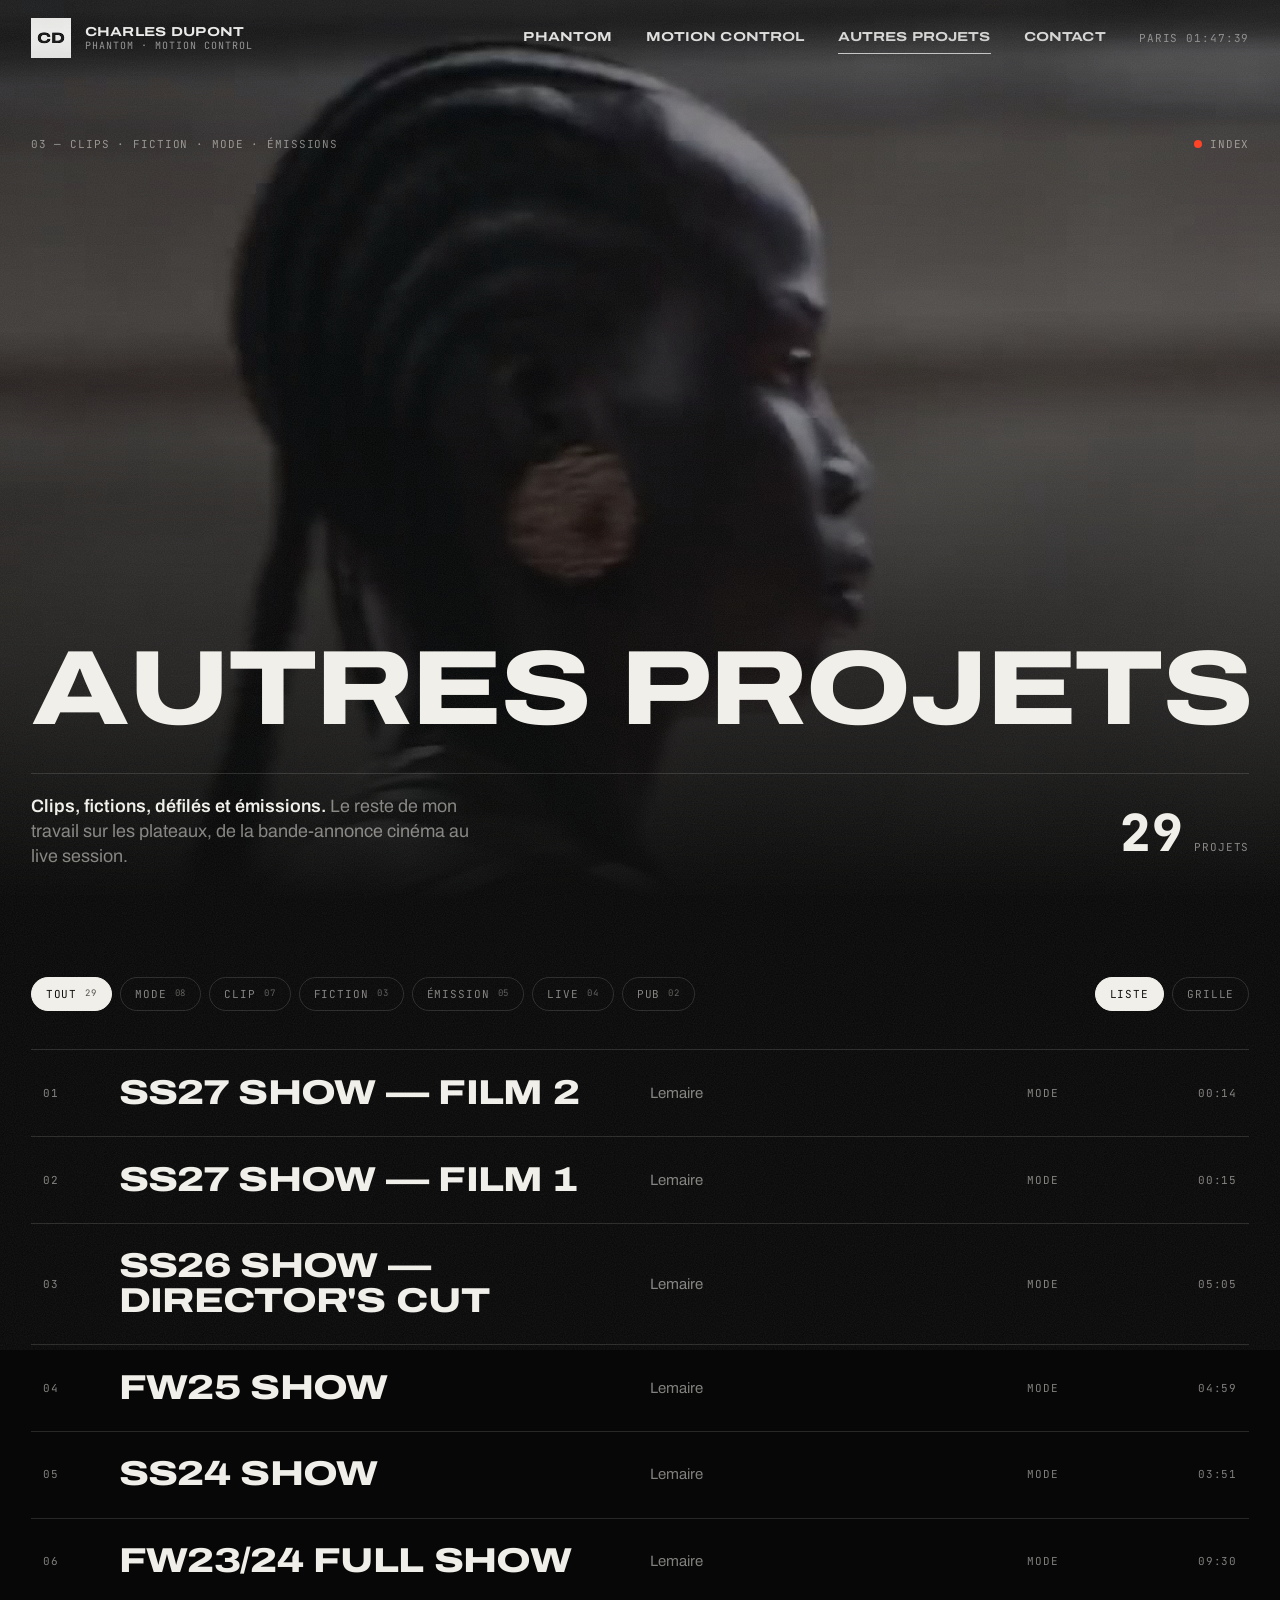
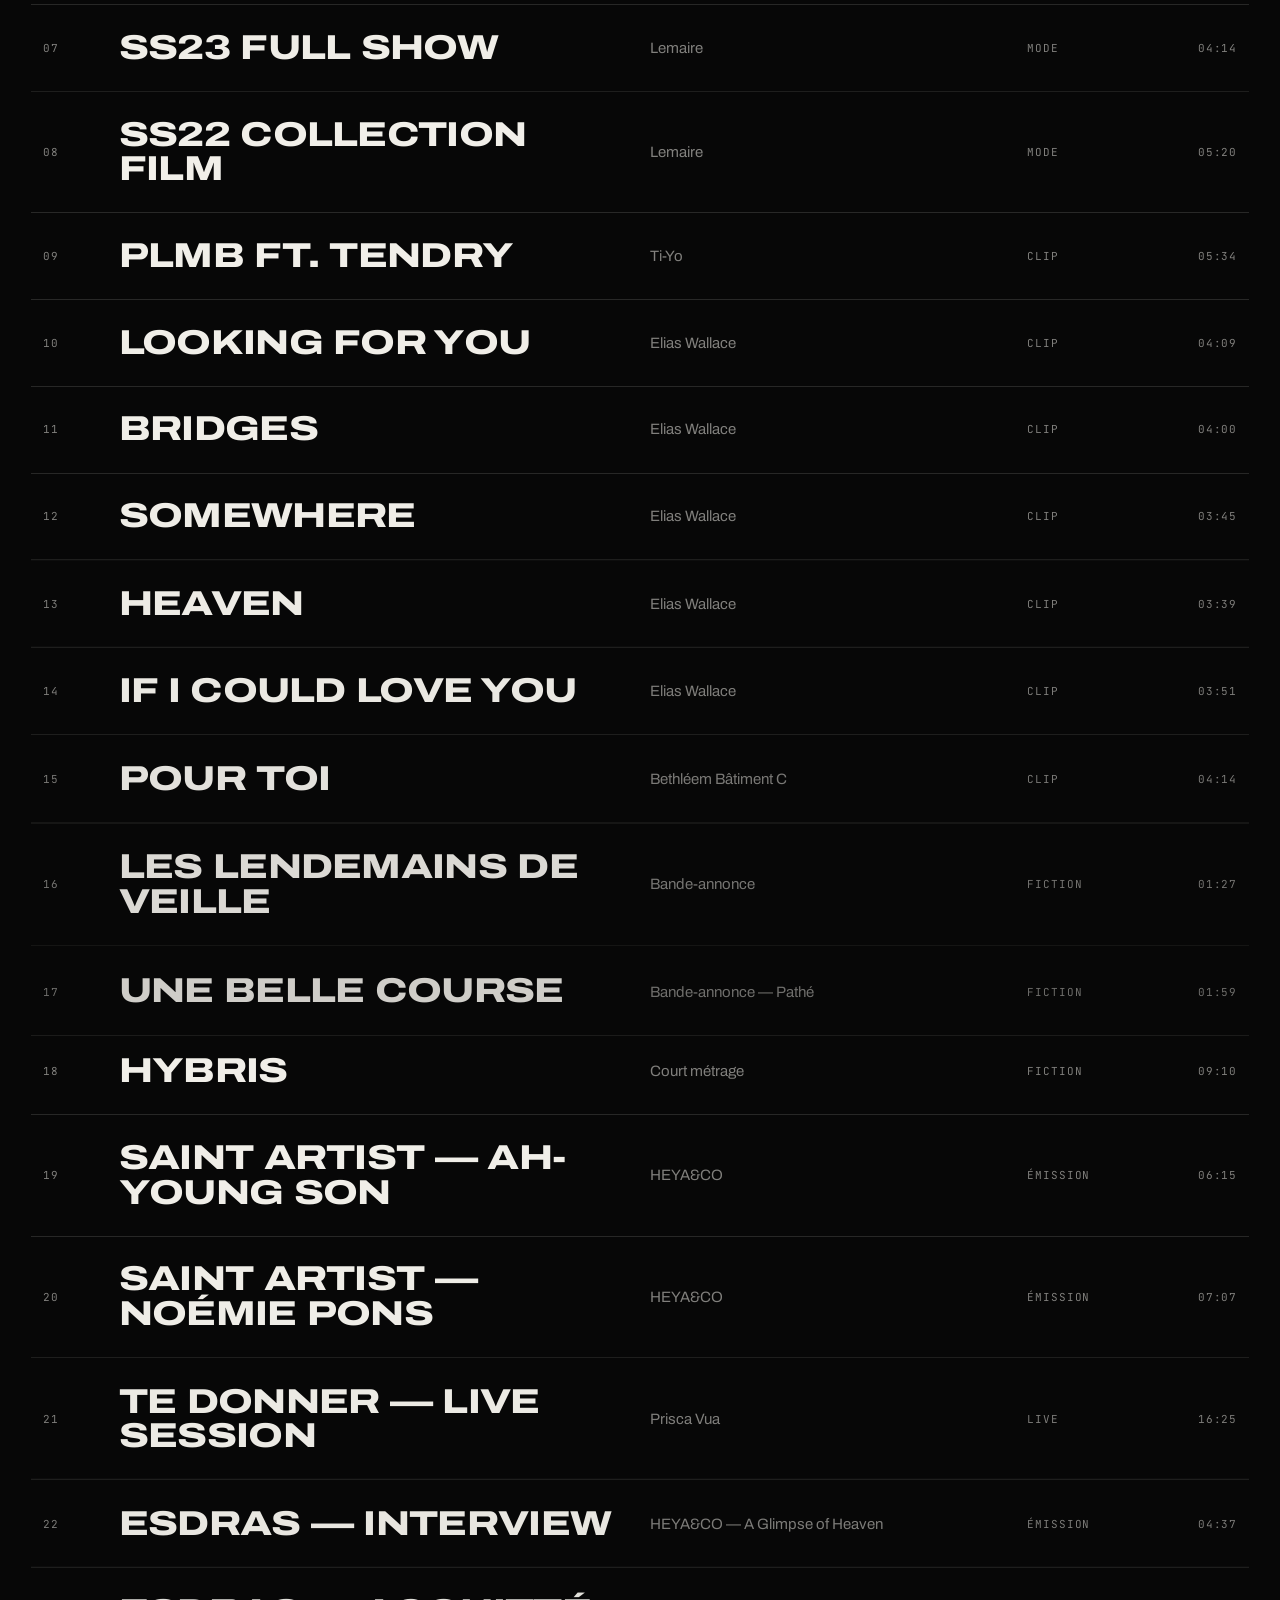
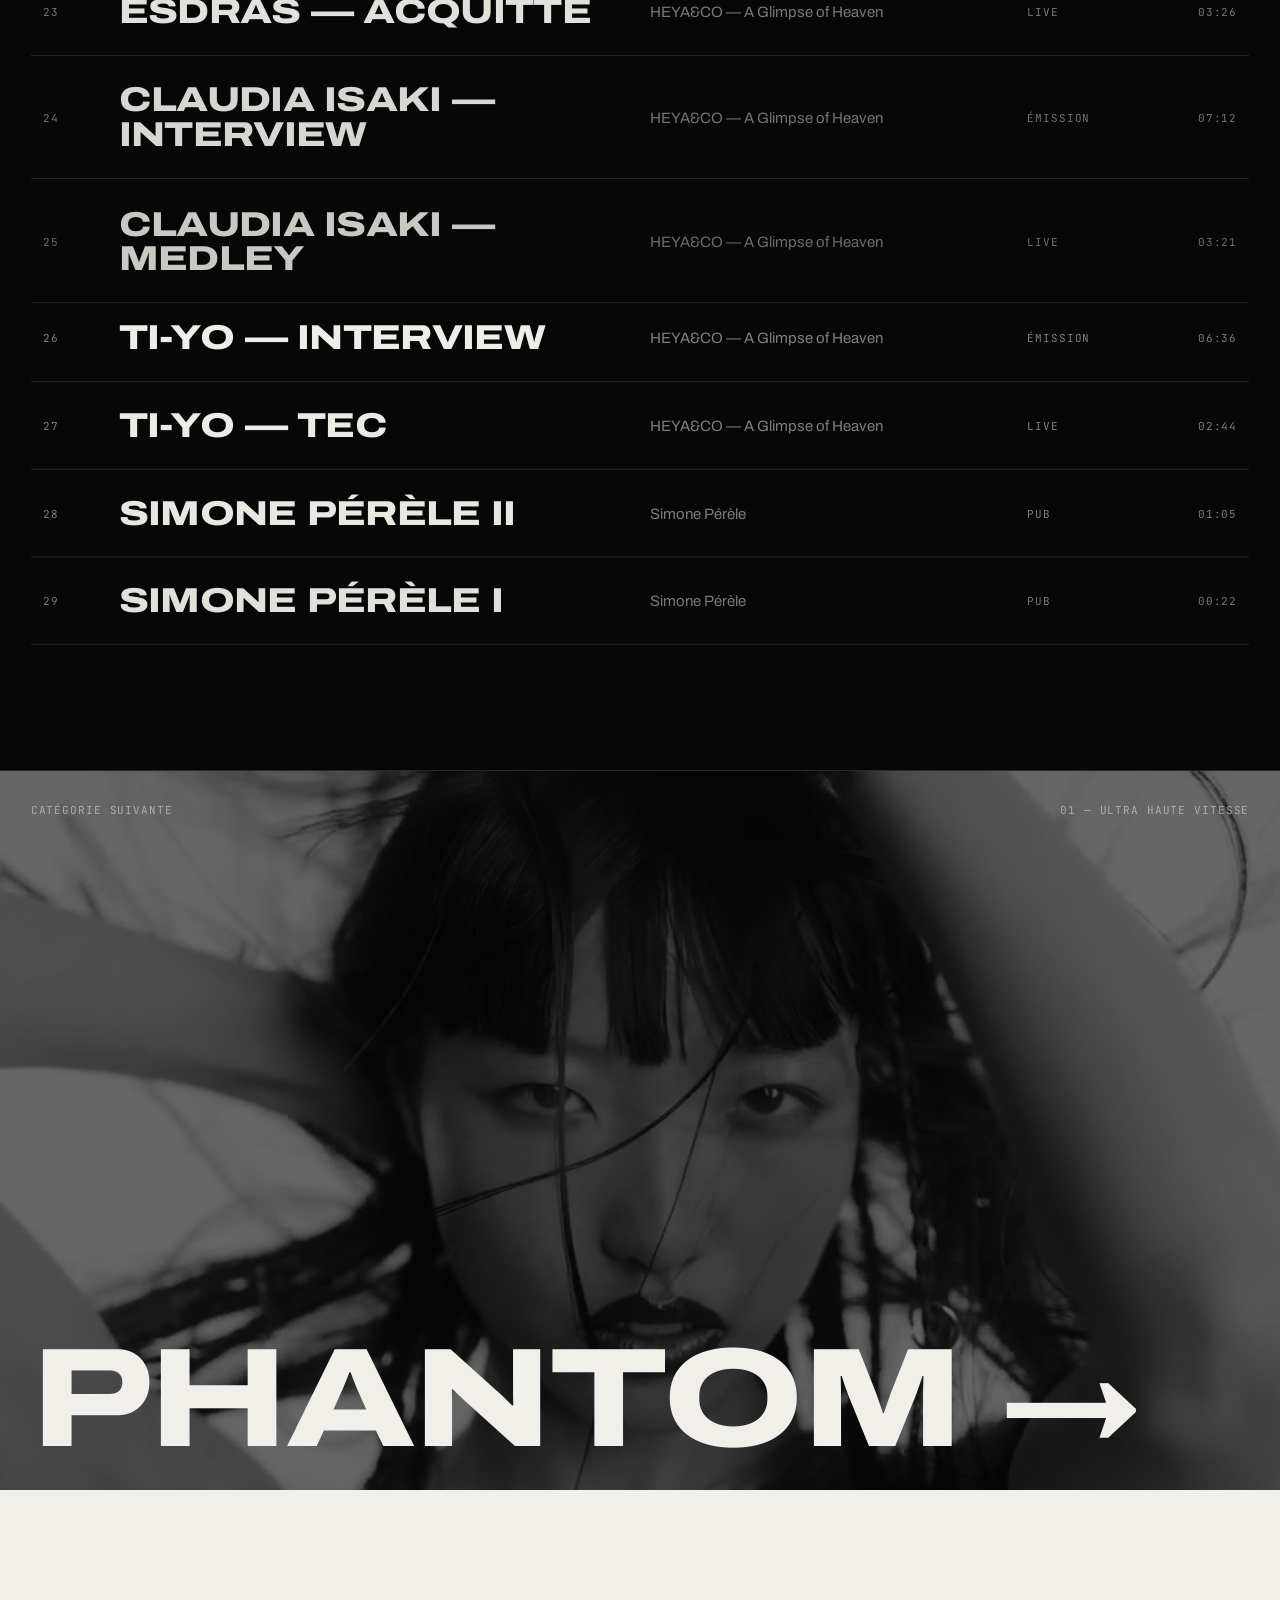
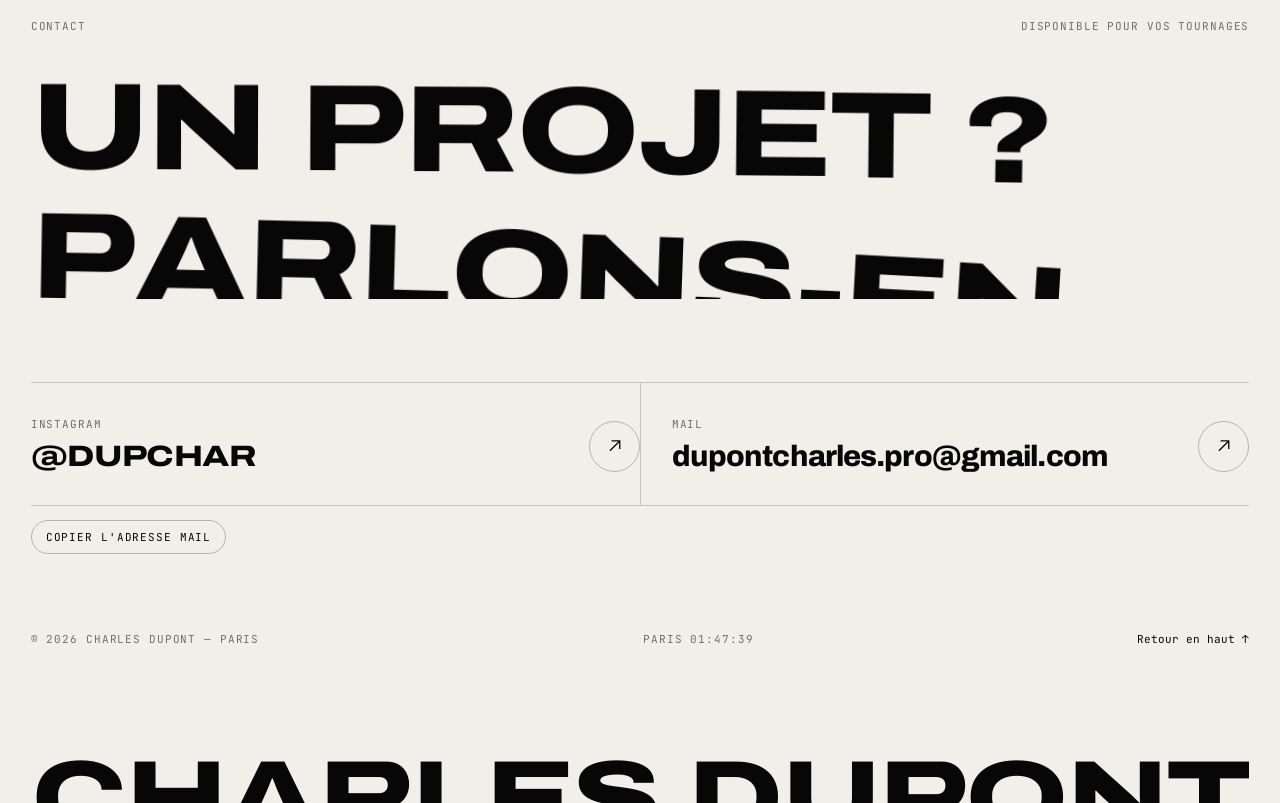
==== commit 9cbc2709: "Accueil : « Mes expertises », bandeau sans débordement Co-Authored-By: Claude Opus 5.5 <noreply@anth" ====
--- a/autres-projets/index.html
+++ b/autres-projets/index.html
@@ -38,7 +38,7 @@
 <link rel="preconnect" href="https://fonts.googleapis.com">
 <link rel="preconnect" href="https://fonts.gstatic.com" crossorigin>
 <link rel="stylesheet" href="https://fonts.googleapis.com/css2?family=Archivo:wdth,wght@62..125,100..900&family=JetBrains+Mono:wght@400;500&display=swap">
-<link rel="stylesheet" href="../assets/css/style.css?v=20">
+<link rel="stylesheet" href="../assets/css/style.css?v=24">
 <link rel="preload" as="image" href="../assets/video/loops/autres-lemaire.jpg">
 </head>
 <body>
@@ -136,10 +136,10 @@
   <p class="ftr__giant xl" aria-hidden="true" data-fit>Charles Dupont</p>
 </footer>
 
-<script src="../assets/js/vendor/gsap.min.js?v=20" defer></script>
-<script src="../assets/js/vendor/ScrollTrigger.min.js?v=20" defer></script>
-<script src="../assets/js/vendor/lenis.min.js?v=20" defer></script>
-<script src="../assets/js/projects.js?v=20" defer></script>
-<script src="../assets/js/app.js?v=20" defer></script>
+<script src="../assets/js/vendor/gsap.min.js?v=24" defer></script>
+<script src="../assets/js/vendor/ScrollTrigger.min.js?v=24" defer></script>
+<script src="../assets/js/vendor/lenis.min.js?v=24" defer></script>
+<script src="../assets/js/projects.js?v=24" defer></script>
+<script src="../assets/js/app.js?v=24" defer></script>
 </body>
 </html>
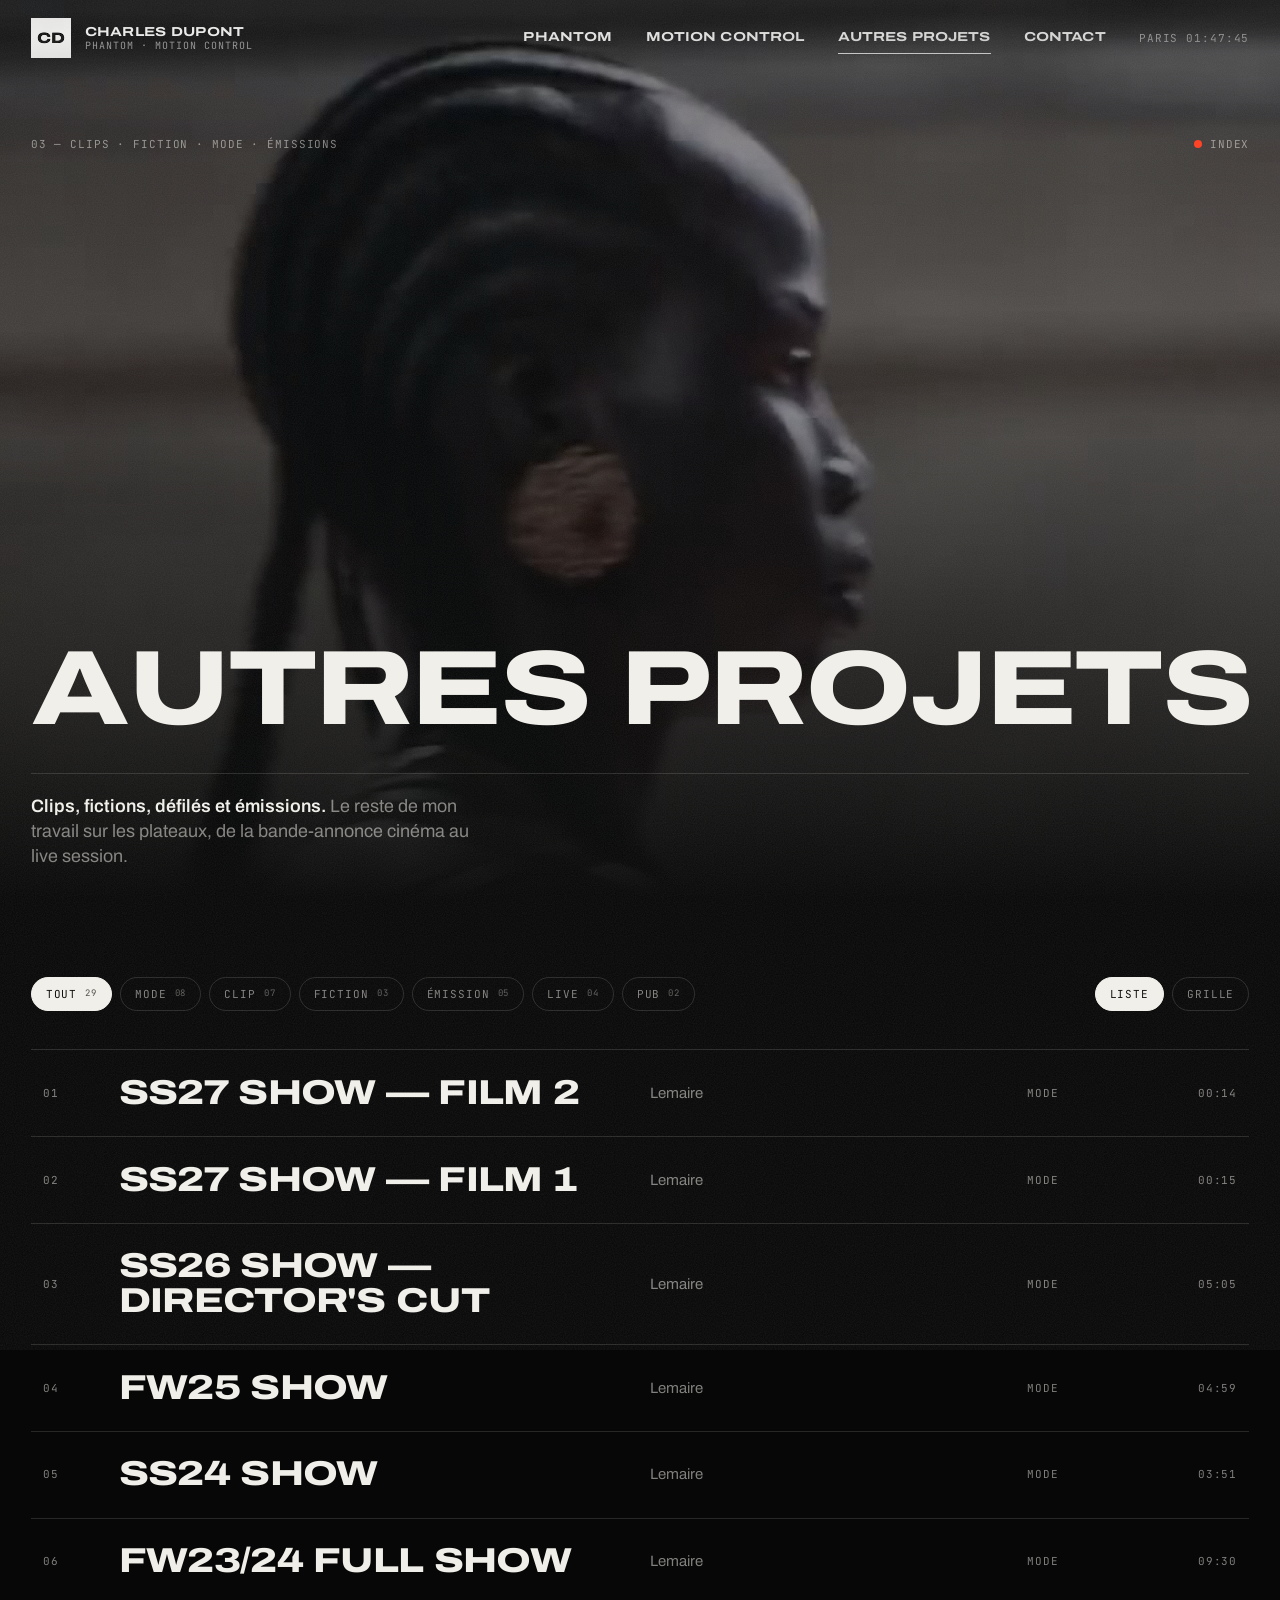
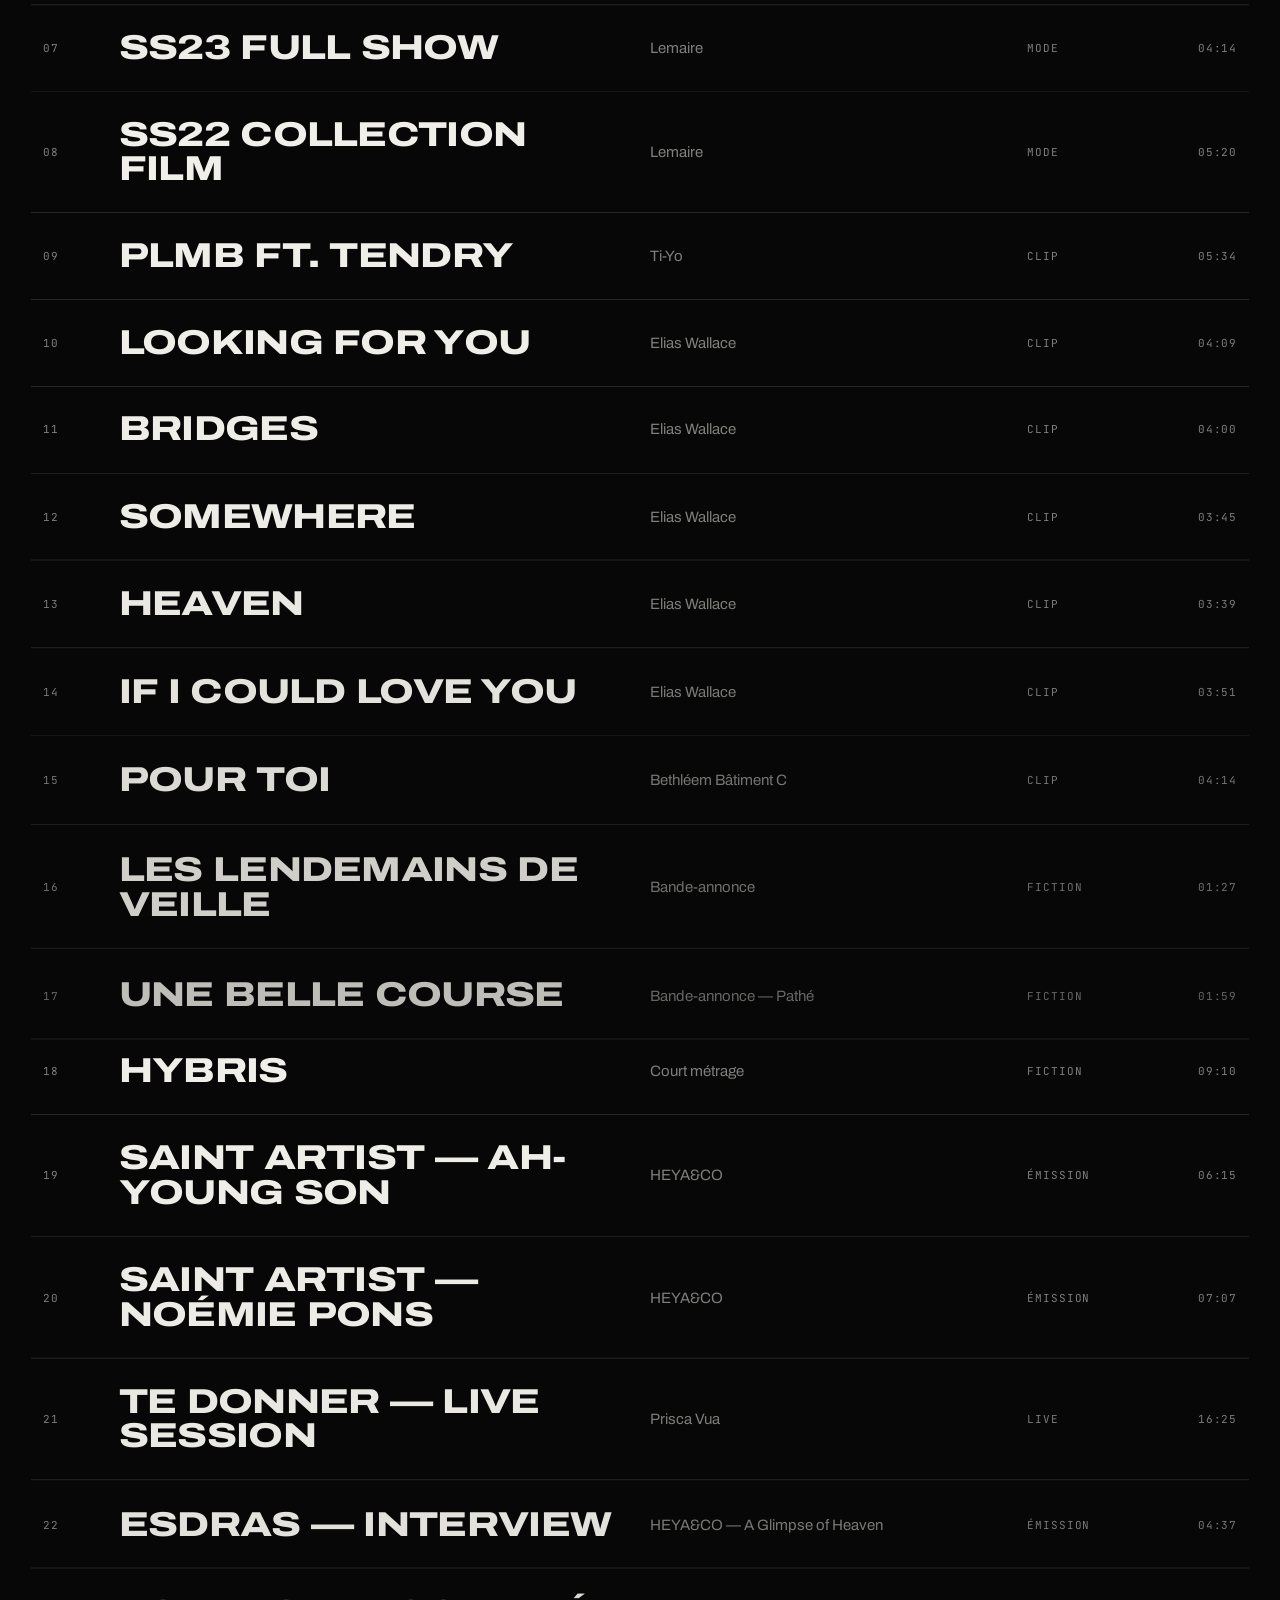
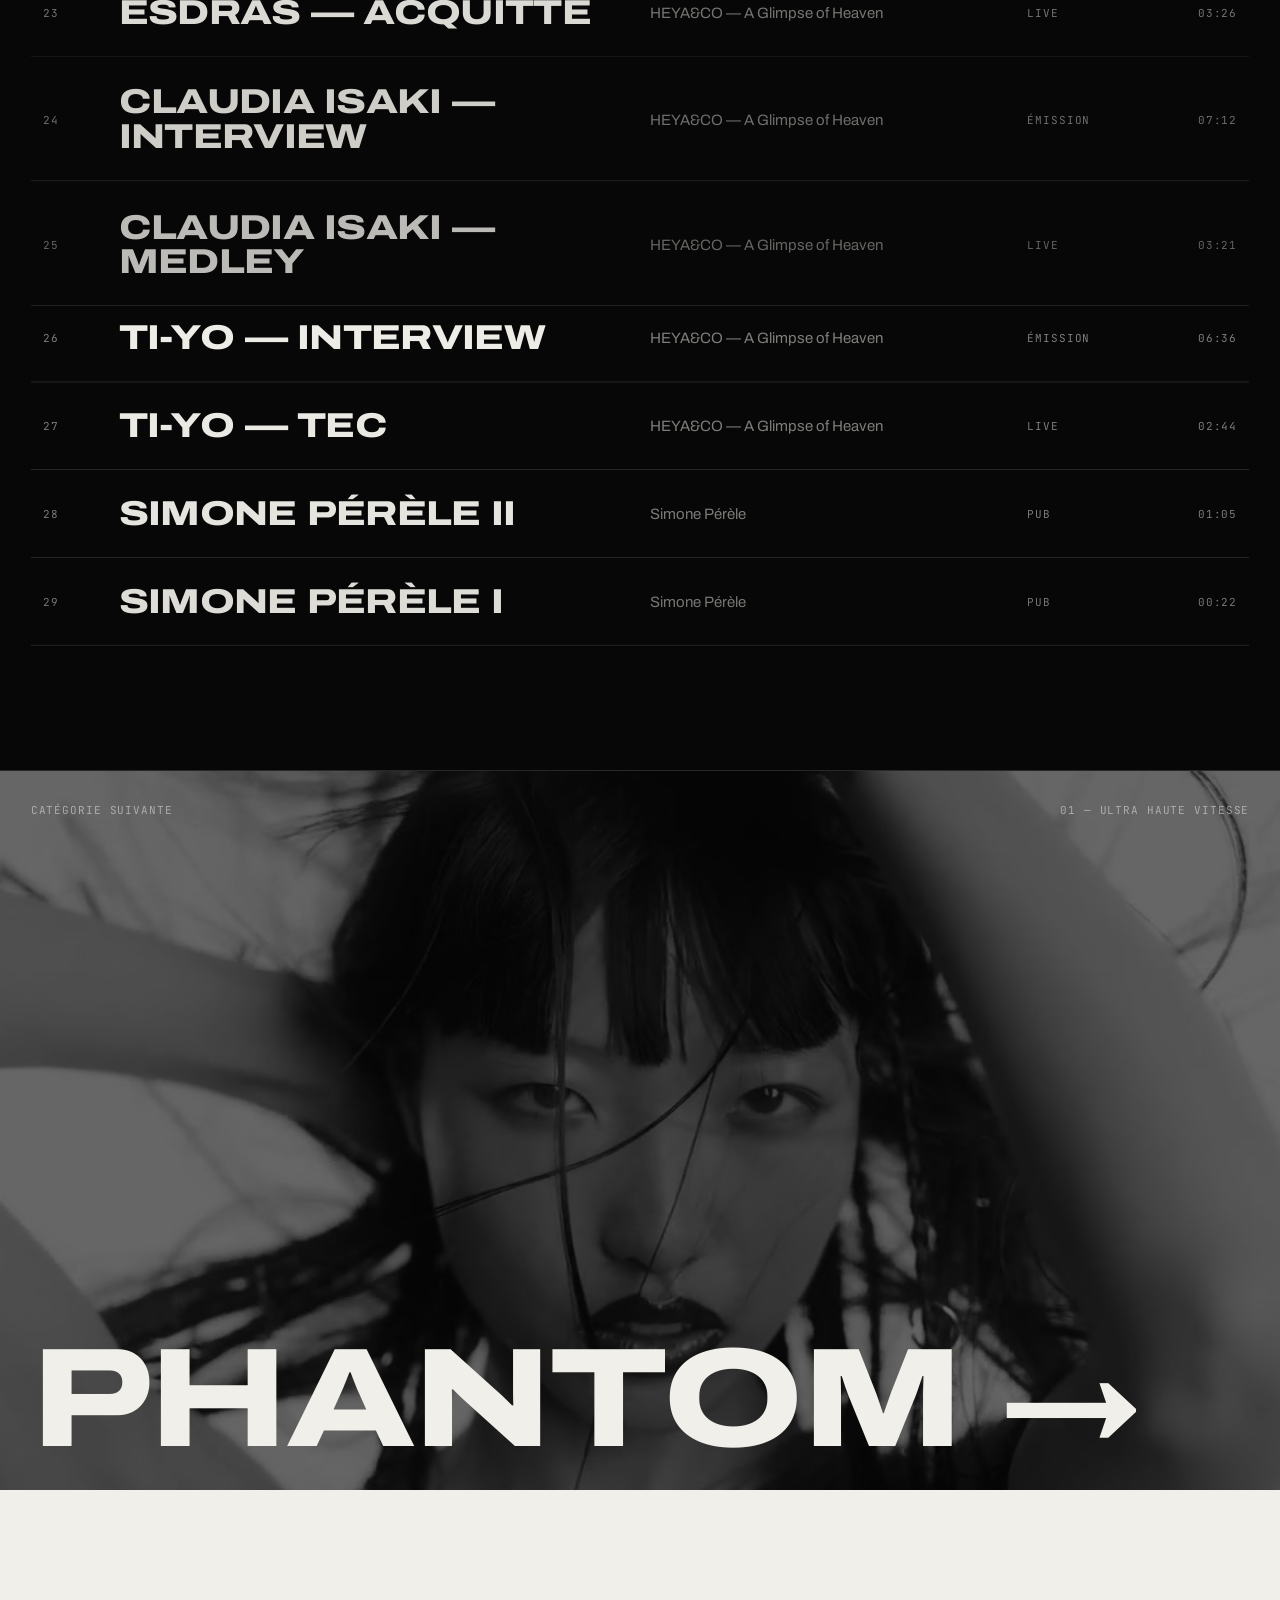
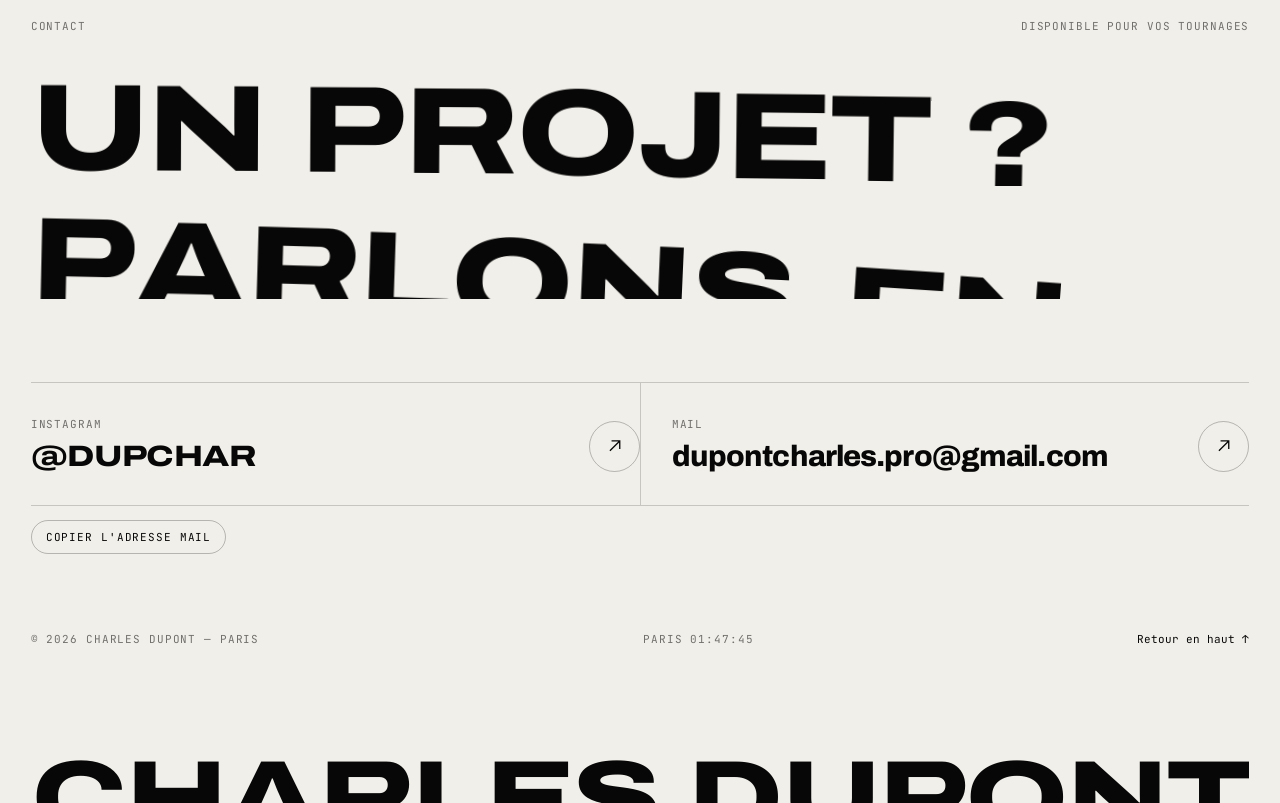
==== commit f85b6da8: "« Expertises » dans À propos, nombres de projets retirés Co-Authored-By: Claude Opus 5.5 <noreply@an" ====
--- a/autres-projets/index.html
+++ b/autres-projets/index.html
@@ -38,7 +38,7 @@
 <link rel="preconnect" href="https://fonts.googleapis.com">
 <link rel="preconnect" href="https://fonts.gstatic.com" crossorigin>
 <link rel="stylesheet" href="https://fonts.googleapis.com/css2?family=Archivo:wdth,wght@62..125,100..900&family=JetBrains+Mono:wght@400;500&display=swap">
-<link rel="stylesheet" href="../assets/css/style.css?v=24">
+<link rel="stylesheet" href="../assets/css/style.css?v=25">
 <link rel="preload" as="image" href="../assets/video/loops/autres-lemaire.jpg">
 </head>
 <body>
@@ -87,7 +87,6 @@
     <h1 class="phero__title xl" data-fit data-split>Autres projets</h1>
     <div class="phero__bottom" data-reveal>
       <p class="phero__desc"><strong>Clips, fictions, défilés et émissions.</strong> Le reste de mon travail sur les plateaux, de la bande-annonce cinéma au live session.</p>
-      <p class="phero__count mono"><b data-count="autres">—</b> projets</p>
     </div>
   </section>
 
@@ -136,10 +135,10 @@
   <p class="ftr__giant xl" aria-hidden="true" data-fit>Charles Dupont</p>
 </footer>
 
-<script src="../assets/js/vendor/gsap.min.js?v=24" defer></script>
-<script src="../assets/js/vendor/ScrollTrigger.min.js?v=24" defer></script>
-<script src="../assets/js/vendor/lenis.min.js?v=24" defer></script>
-<script src="../assets/js/projects.js?v=24" defer></script>
-<script src="../assets/js/app.js?v=24" defer></script>
+<script src="../assets/js/vendor/gsap.min.js?v=25" defer></script>
+<script src="../assets/js/vendor/ScrollTrigger.min.js?v=25" defer></script>
+<script src="../assets/js/vendor/lenis.min.js?v=25" defer></script>
+<script src="../assets/js/projects.js?v=25" defer></script>
+<script src="../assets/js/app.js?v=25" defer></script>
 </body>
 </html>
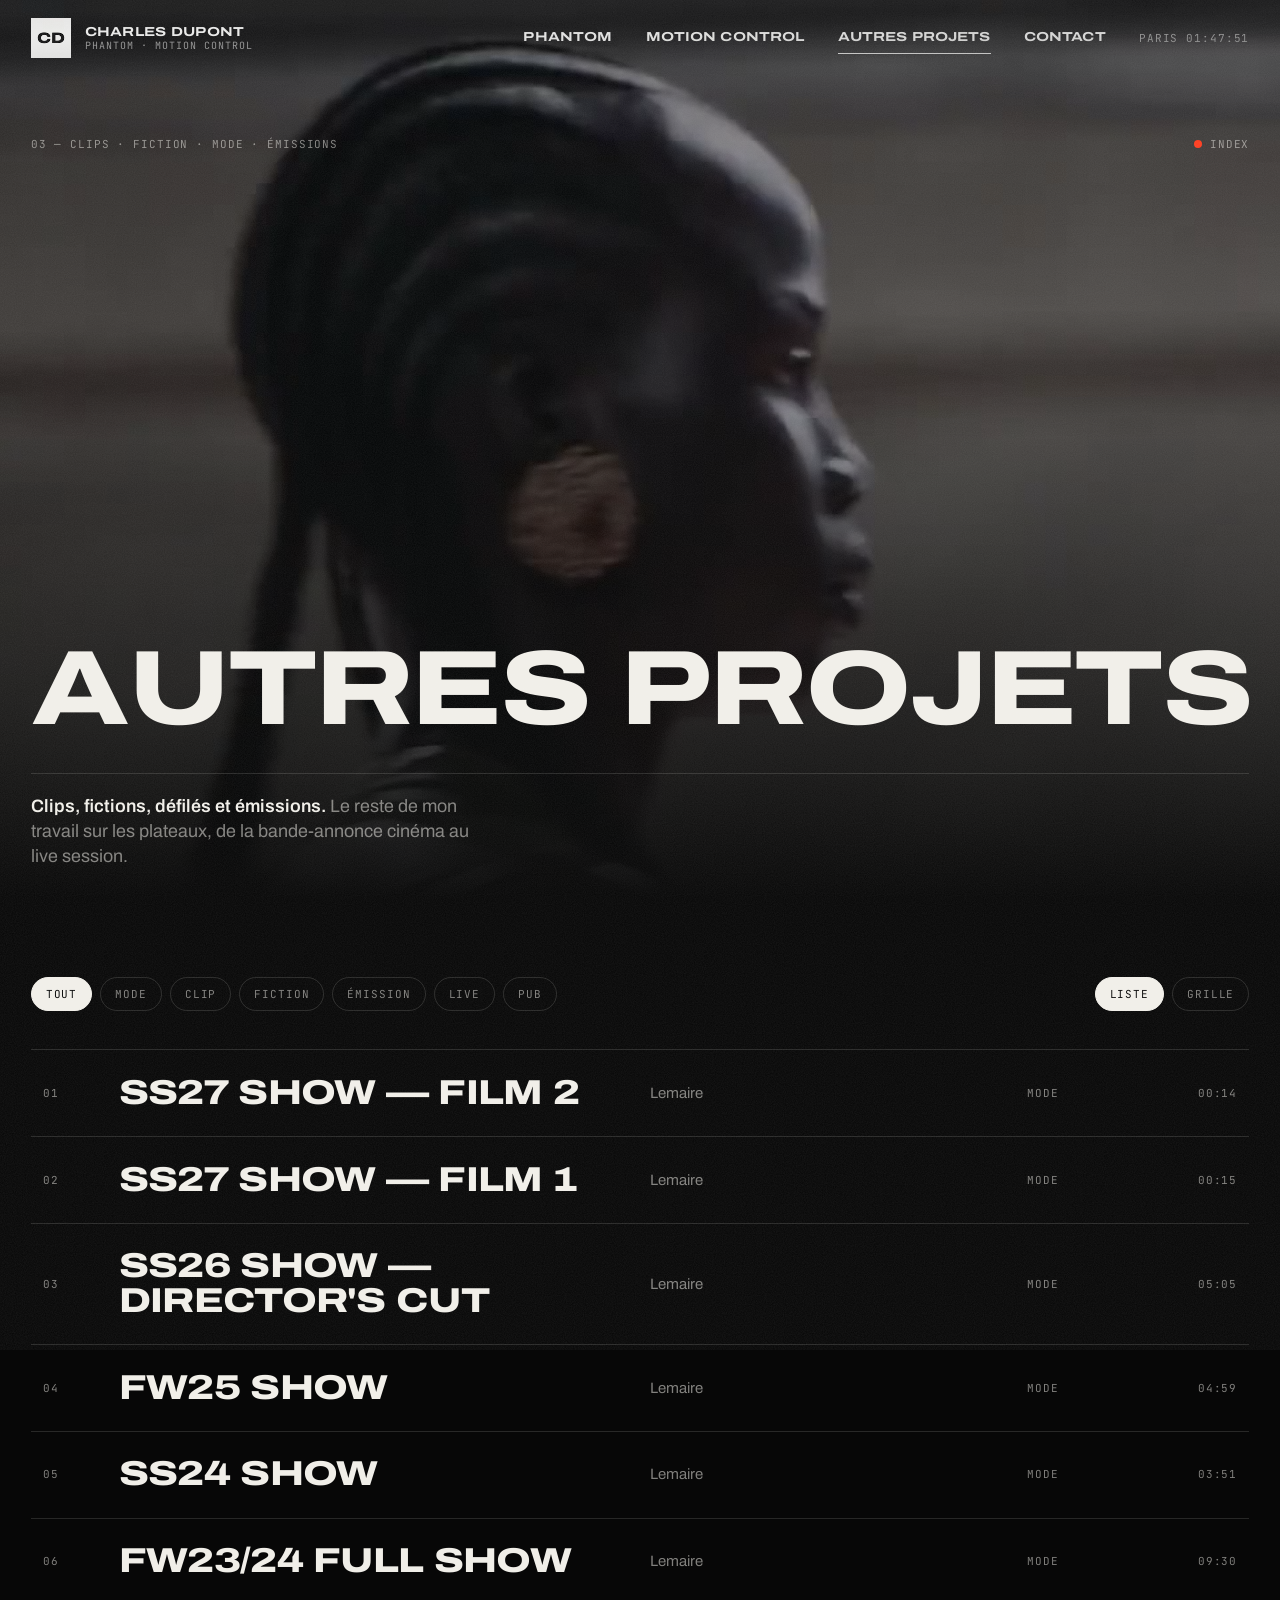
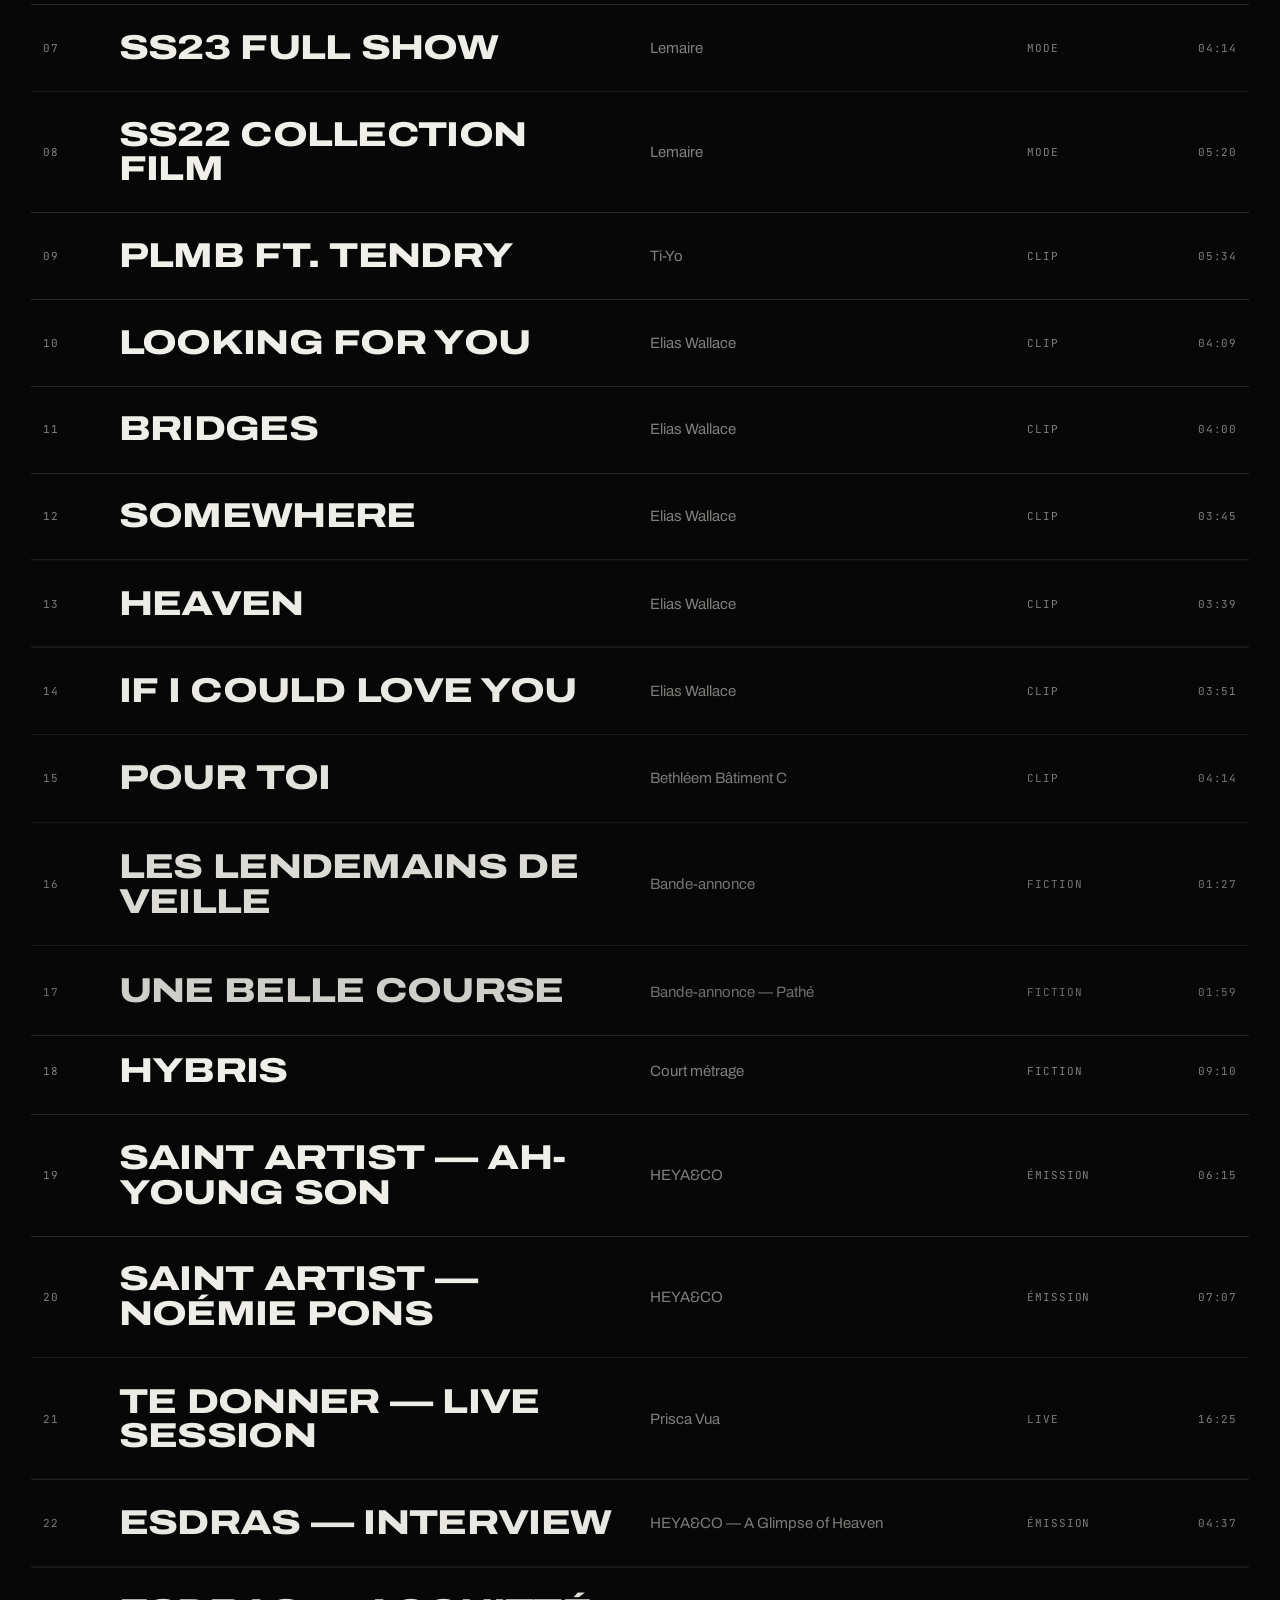
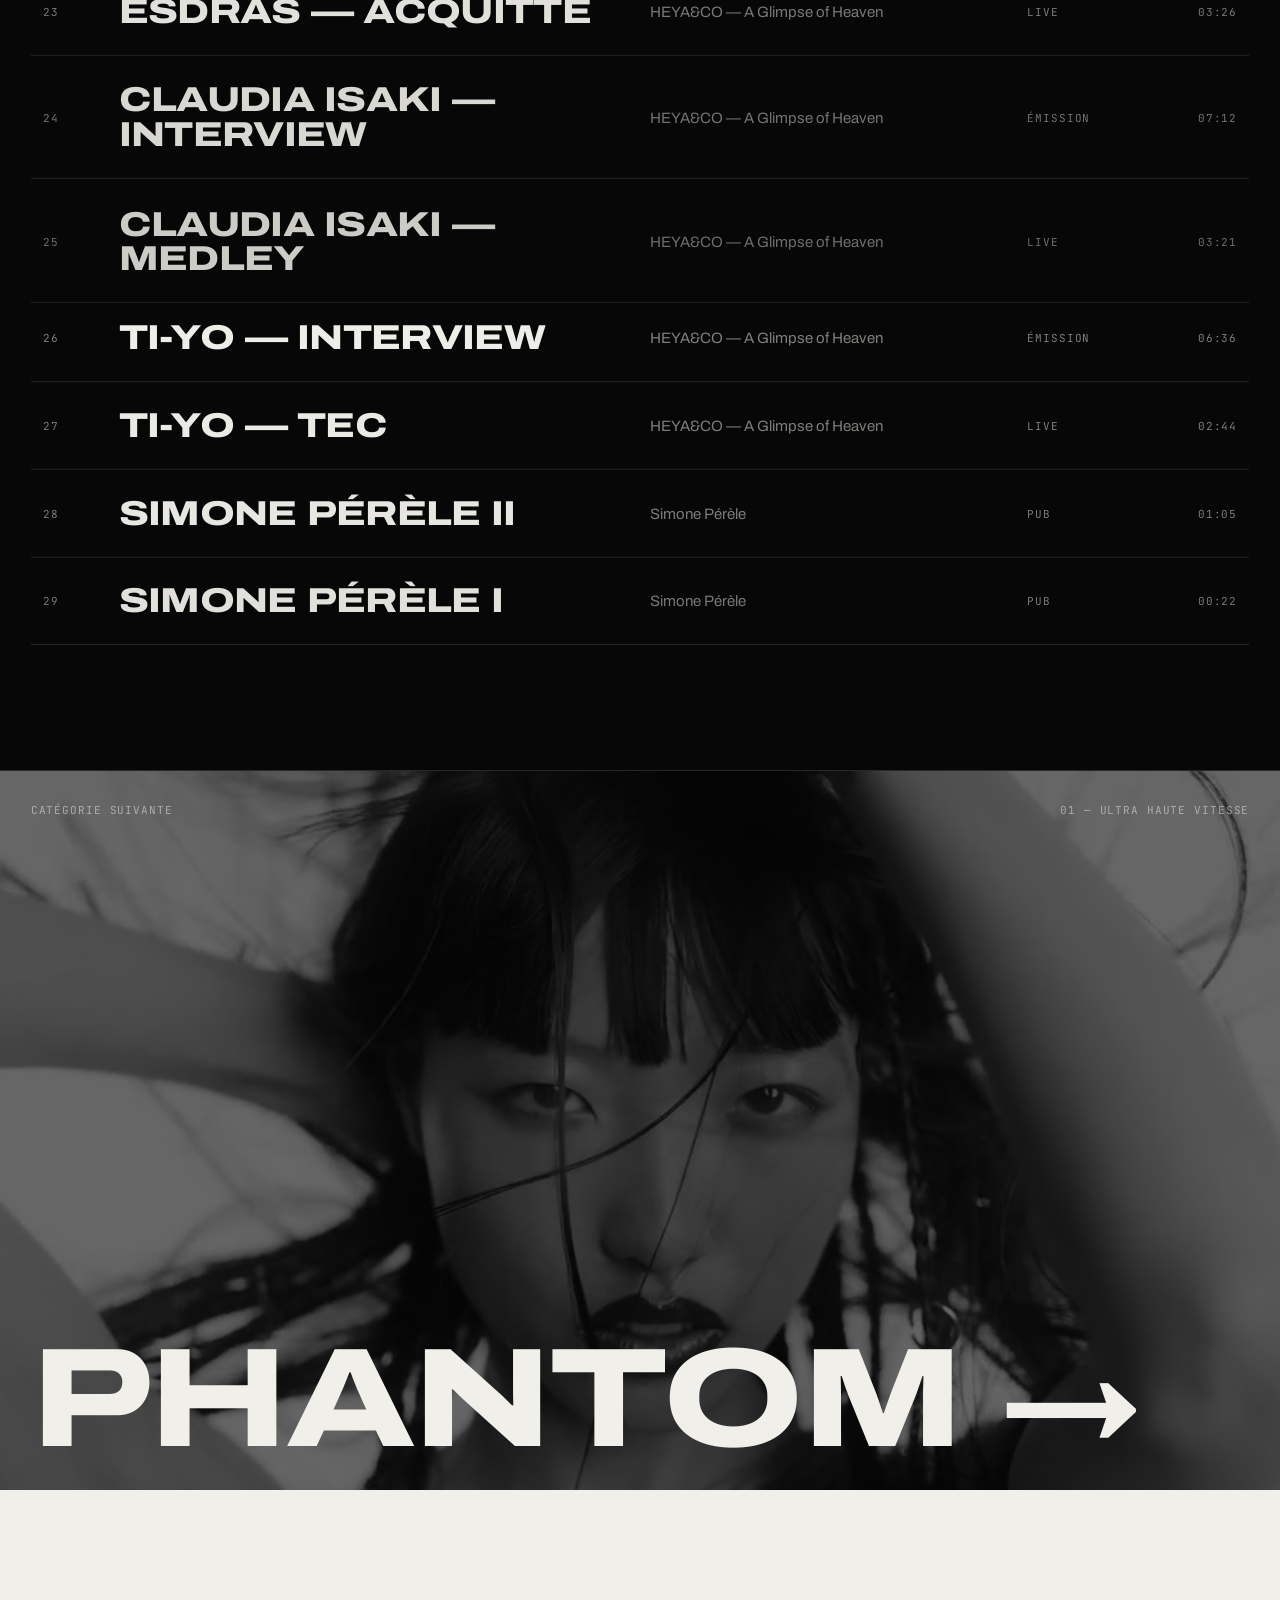
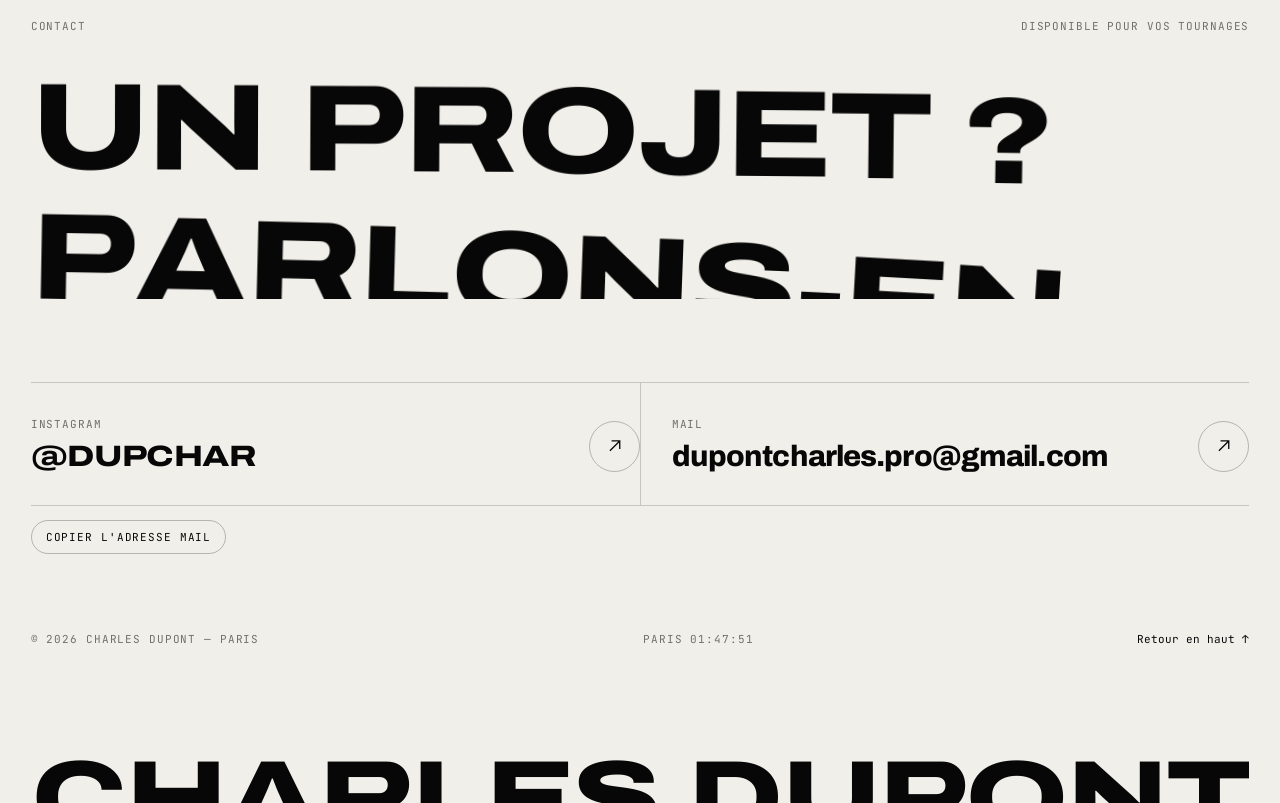
==== commit 6c46272b: "Filtres sans compteur Co-Authored-By: Claude Opus 5.5 <noreply@anthropic.com>" ====
--- a/autres-projets/index.html
+++ b/autres-projets/index.html
@@ -38,7 +38,7 @@
 <link rel="preconnect" href="https://fonts.googleapis.com">
 <link rel="preconnect" href="https://fonts.gstatic.com" crossorigin>
 <link rel="stylesheet" href="https://fonts.googleapis.com/css2?family=Archivo:wdth,wght@62..125,100..900&family=JetBrains+Mono:wght@400;500&display=swap">
-<link rel="stylesheet" href="../assets/css/style.css?v=25">
+<link rel="stylesheet" href="../assets/css/style.css?v=26">
 <link rel="preload" as="image" href="../assets/video/loops/autres-lemaire.jpg">
 </head>
 <body>
@@ -135,10 +135,10 @@
   <p class="ftr__giant xl" aria-hidden="true" data-fit>Charles Dupont</p>
 </footer>
 
-<script src="../assets/js/vendor/gsap.min.js?v=25" defer></script>
-<script src="../assets/js/vendor/ScrollTrigger.min.js?v=25" defer></script>
-<script src="../assets/js/vendor/lenis.min.js?v=25" defer></script>
-<script src="../assets/js/projects.js?v=25" defer></script>
-<script src="../assets/js/app.js?v=25" defer></script>
+<script src="../assets/js/vendor/gsap.min.js?v=26" defer></script>
+<script src="../assets/js/vendor/ScrollTrigger.min.js?v=26" defer></script>
+<script src="../assets/js/vendor/lenis.min.js?v=26" defer></script>
+<script src="../assets/js/projects.js?v=26" defer></script>
+<script src="../assets/js/app.js?v=26" defer></script>
 </body>
 </html>
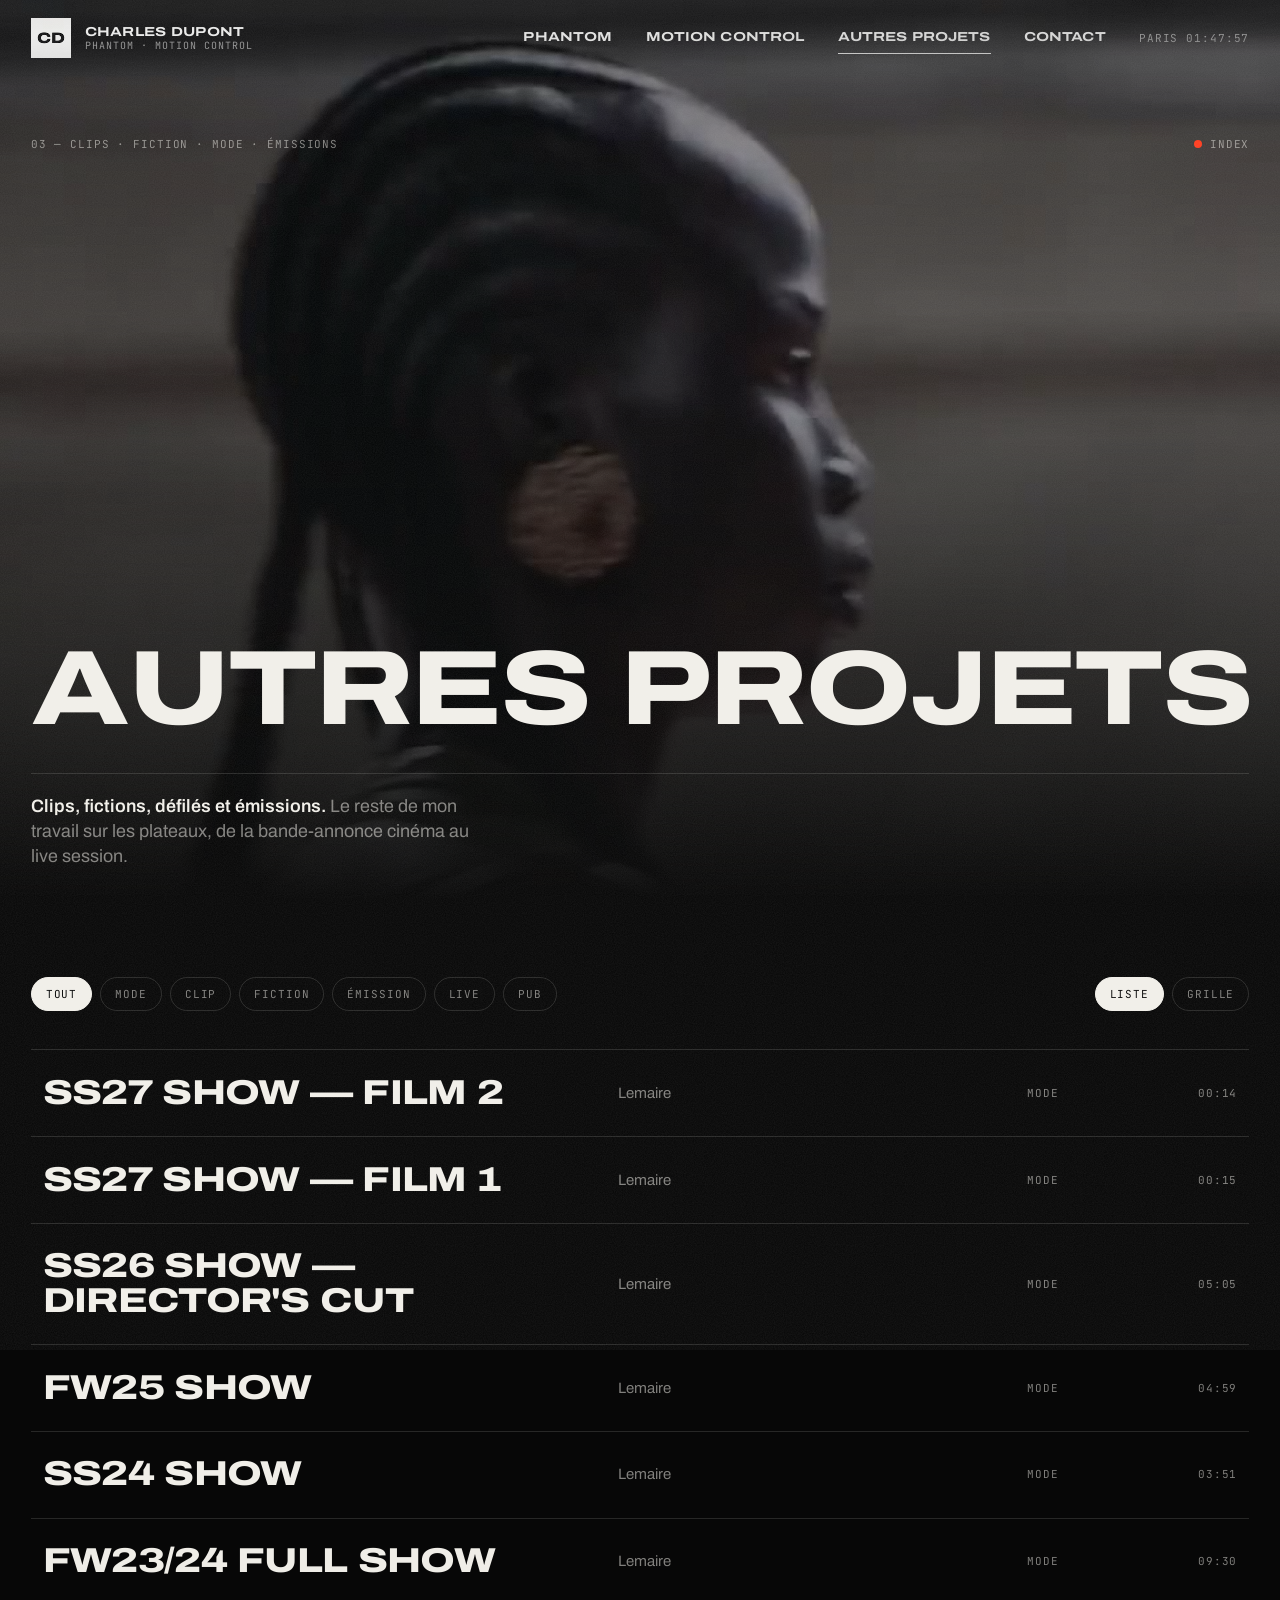
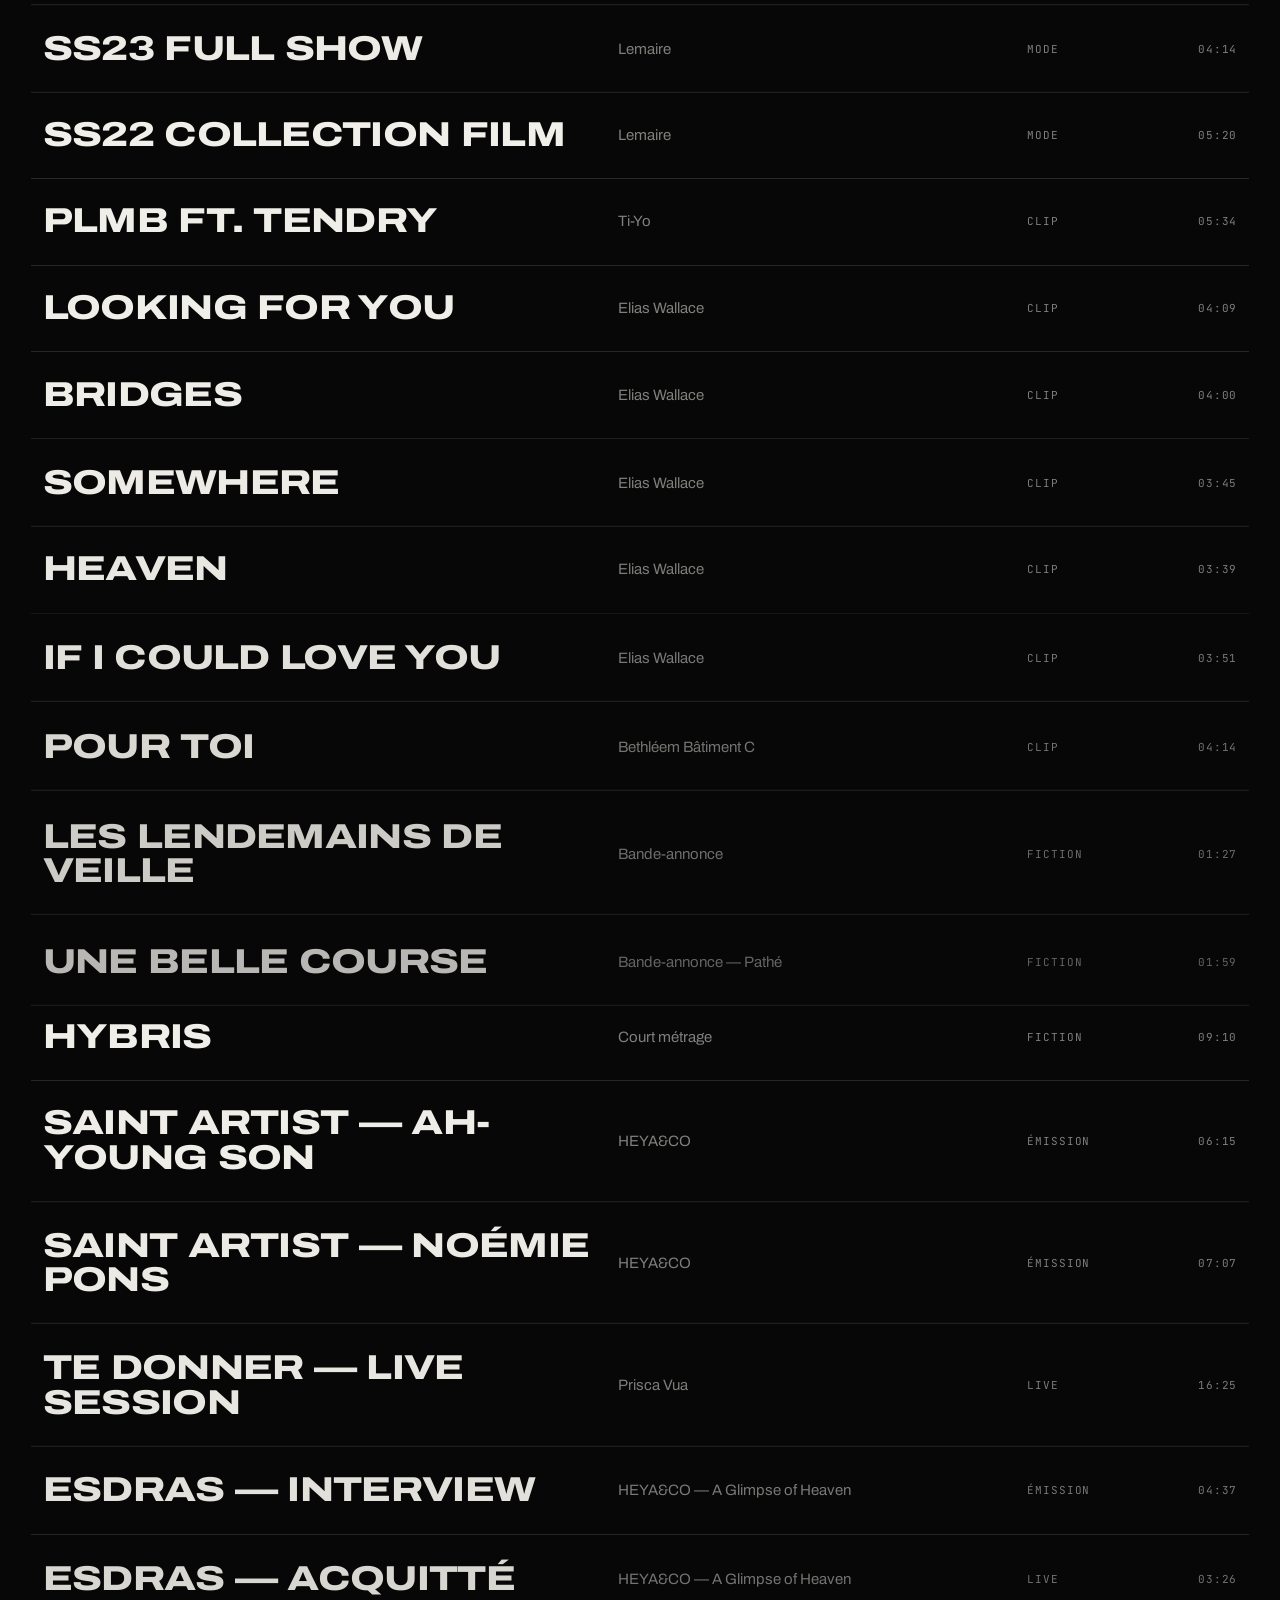
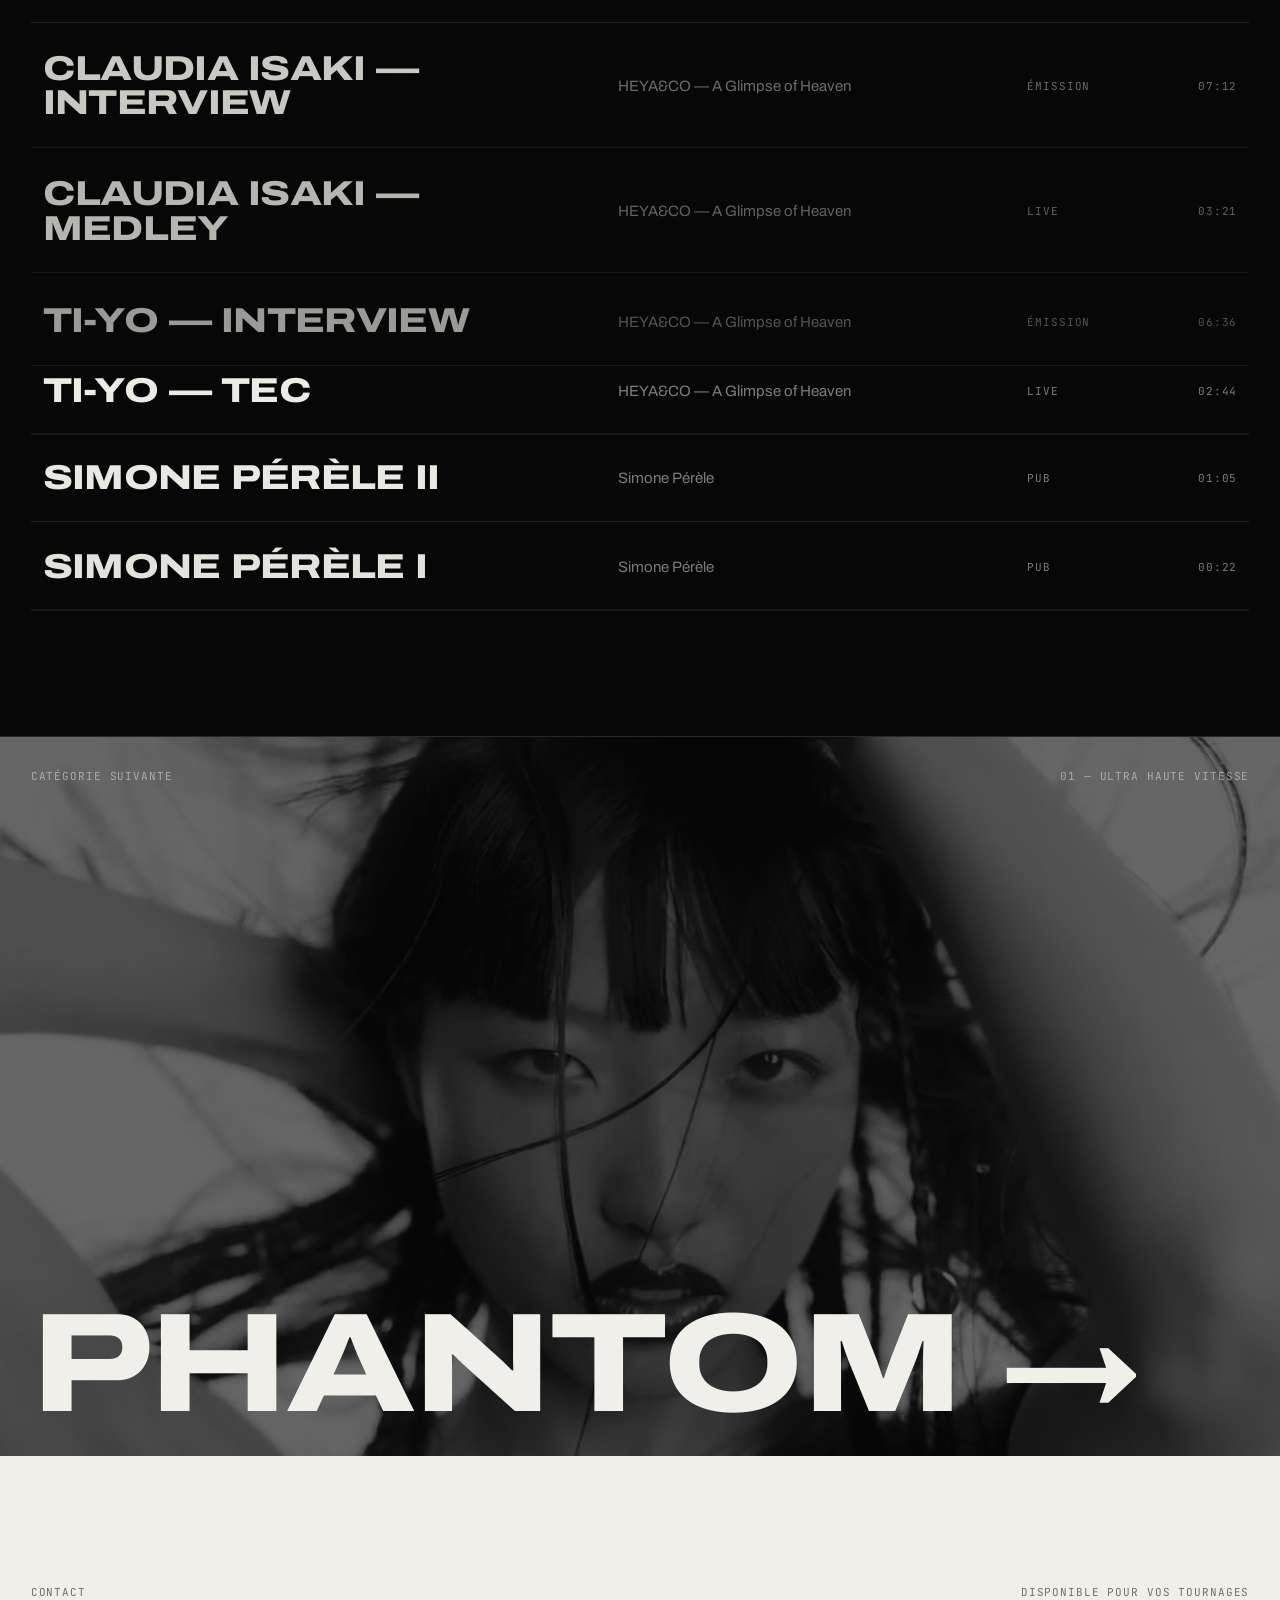
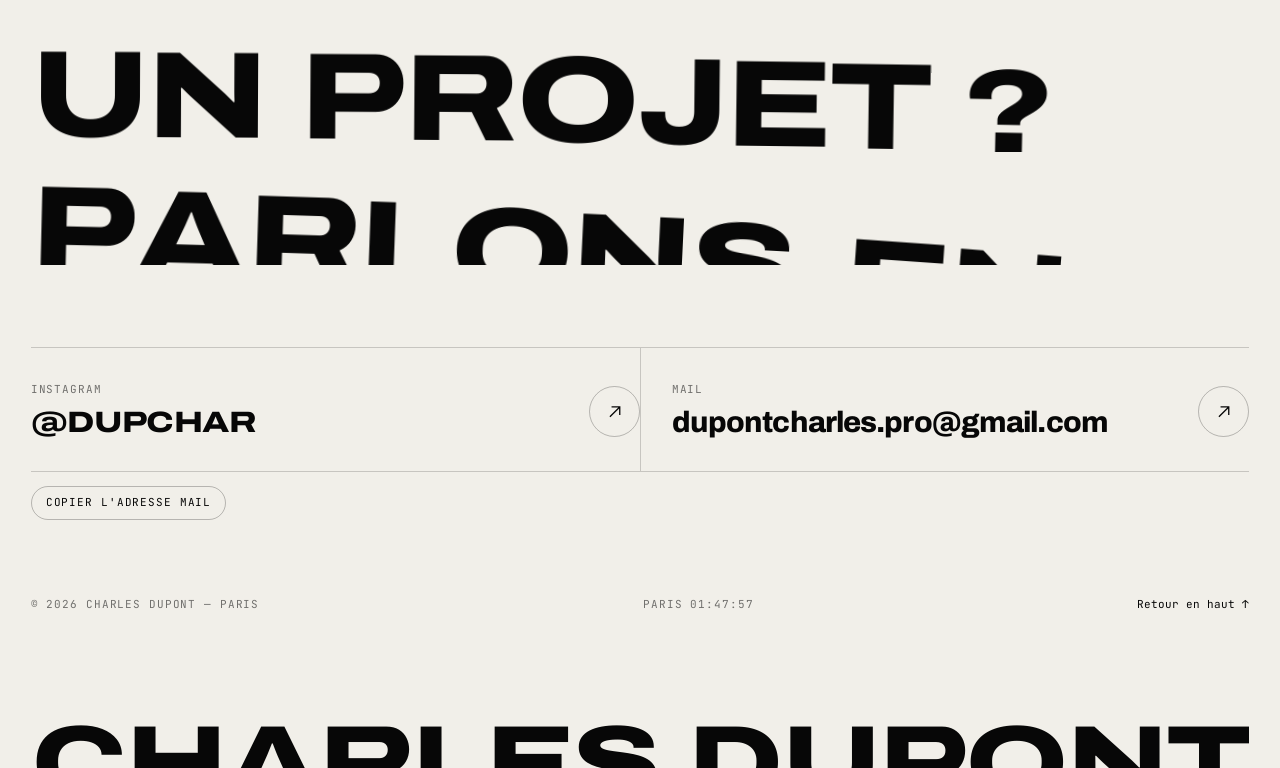
==== commit 0c12b810: "Listes de projets sans numéros Co-Authored-By: Claude Opus 5.5 <noreply@anthropic.com>" ====
--- a/autres-projets/index.html
+++ b/autres-projets/index.html
@@ -38,7 +38,7 @@
 <link rel="preconnect" href="https://fonts.googleapis.com">
 <link rel="preconnect" href="https://fonts.gstatic.com" crossorigin>
 <link rel="stylesheet" href="https://fonts.googleapis.com/css2?family=Archivo:wdth,wght@62..125,100..900&family=JetBrains+Mono:wght@400;500&display=swap">
-<link rel="stylesheet" href="../assets/css/style.css?v=26">
+<link rel="stylesheet" href="../assets/css/style.css?v=27">
 <link rel="preload" as="image" href="../assets/video/loops/autres-lemaire.jpg">
 </head>
 <body>
@@ -135,10 +135,10 @@
   <p class="ftr__giant xl" aria-hidden="true" data-fit>Charles Dupont</p>
 </footer>
 
-<script src="../assets/js/vendor/gsap.min.js?v=26" defer></script>
-<script src="../assets/js/vendor/ScrollTrigger.min.js?v=26" defer></script>
-<script src="../assets/js/vendor/lenis.min.js?v=26" defer></script>
-<script src="../assets/js/projects.js?v=26" defer></script>
-<script src="../assets/js/app.js?v=26" defer></script>
+<script src="../assets/js/vendor/gsap.min.js?v=27" defer></script>
+<script src="../assets/js/vendor/ScrollTrigger.min.js?v=27" defer></script>
+<script src="../assets/js/vendor/lenis.min.js?v=27" defer></script>
+<script src="../assets/js/projects.js?v=27" defer></script>
+<script src="../assets/js/app.js?v=27" defer></script>
 </body>
 </html>
--- a/assets/css/style.css
+++ b/assets/css/style.css
@@ -1496,7 +1496,7 @@
   position: relative;
   width: 100%;
   display: grid;
-  grid-template-columns: 56px minmax(0, 1fr) minmax(0, 0.7fr) 110px 80px;
+  grid-template-columns: minmax(0, 1fr) minmax(0, 0.7fr) 110px 80px;
   align-items: center;
   gap: 20px;
   padding: clamp(18px, 2vw, 30px) 12px;
@@ -2112,7 +2112,7 @@
 
 @media (max-width: 1024px) {
   .prow__btn {
-    grid-template-columns: 44px minmax(0, 1fr) 90px 64px;
+    grid-template-columns: minmax(0, 1fr) 90px 64px;
   }
 
   .prow__client {
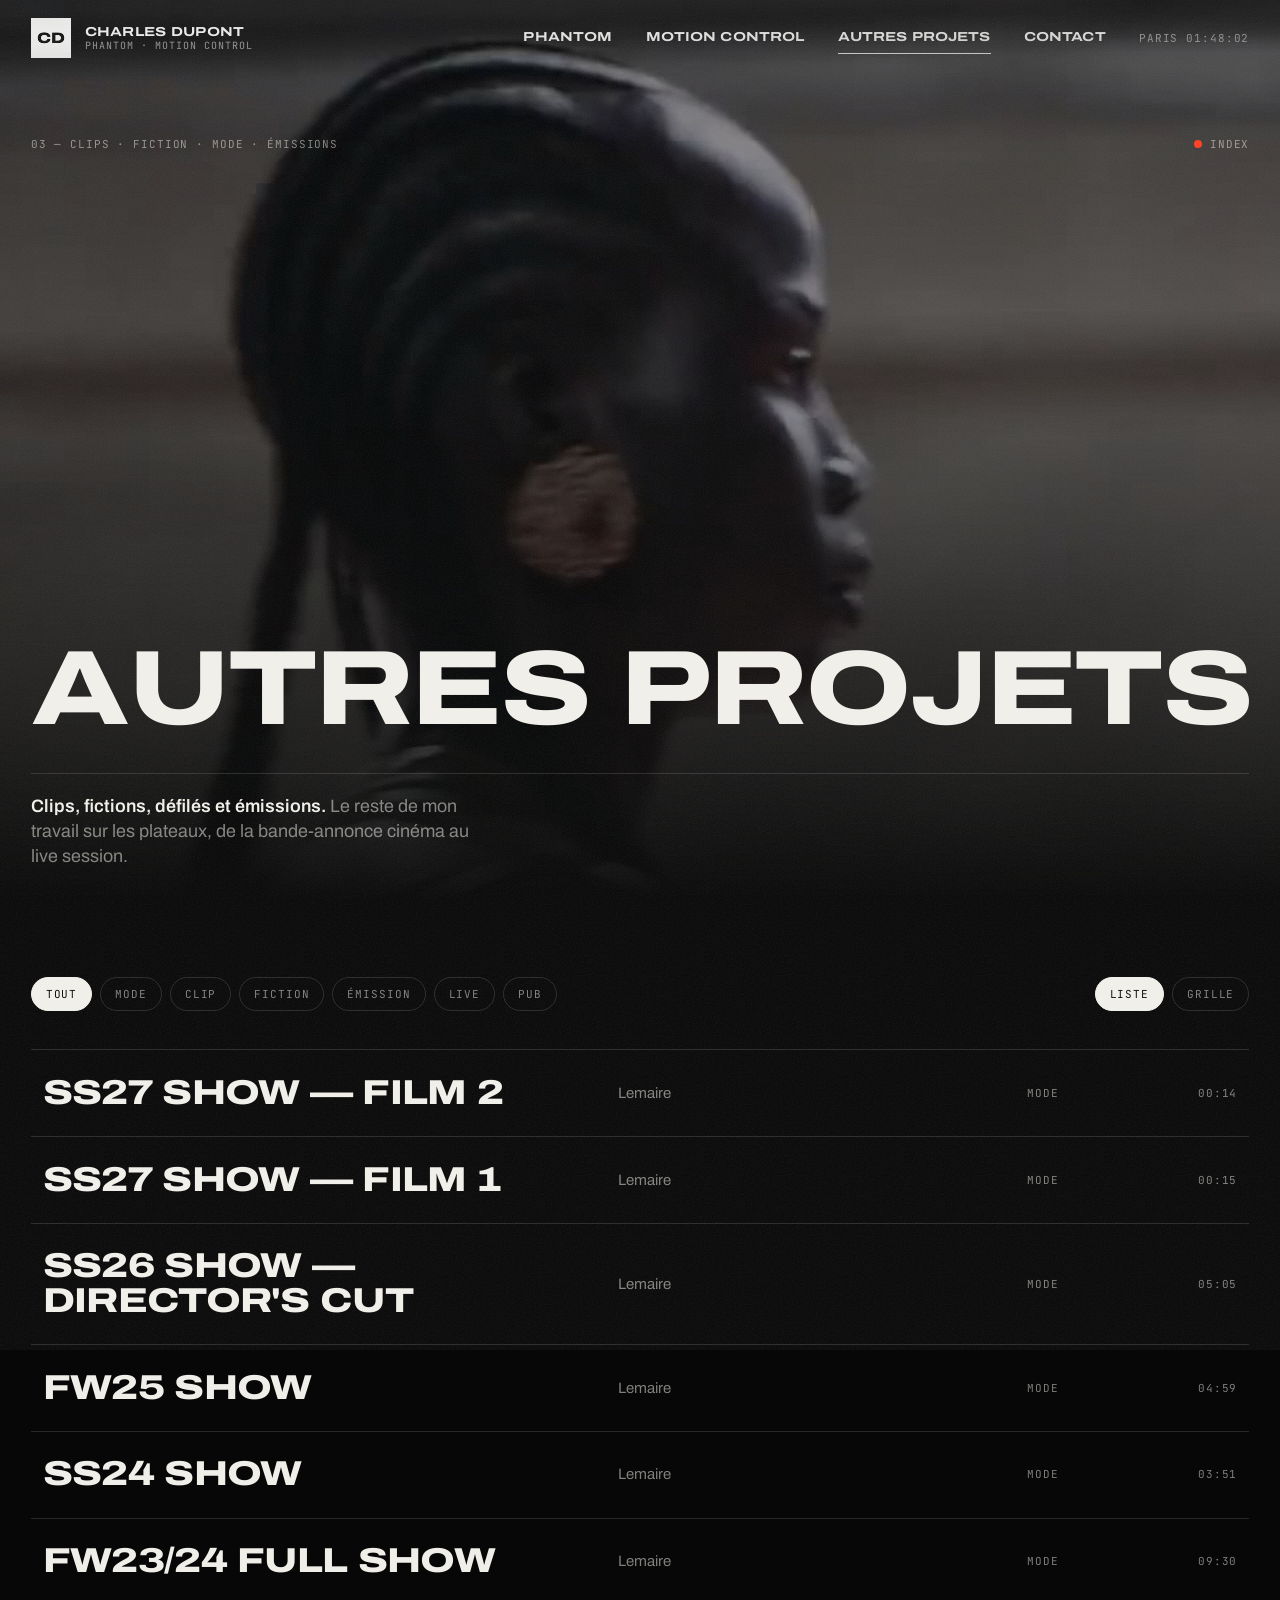
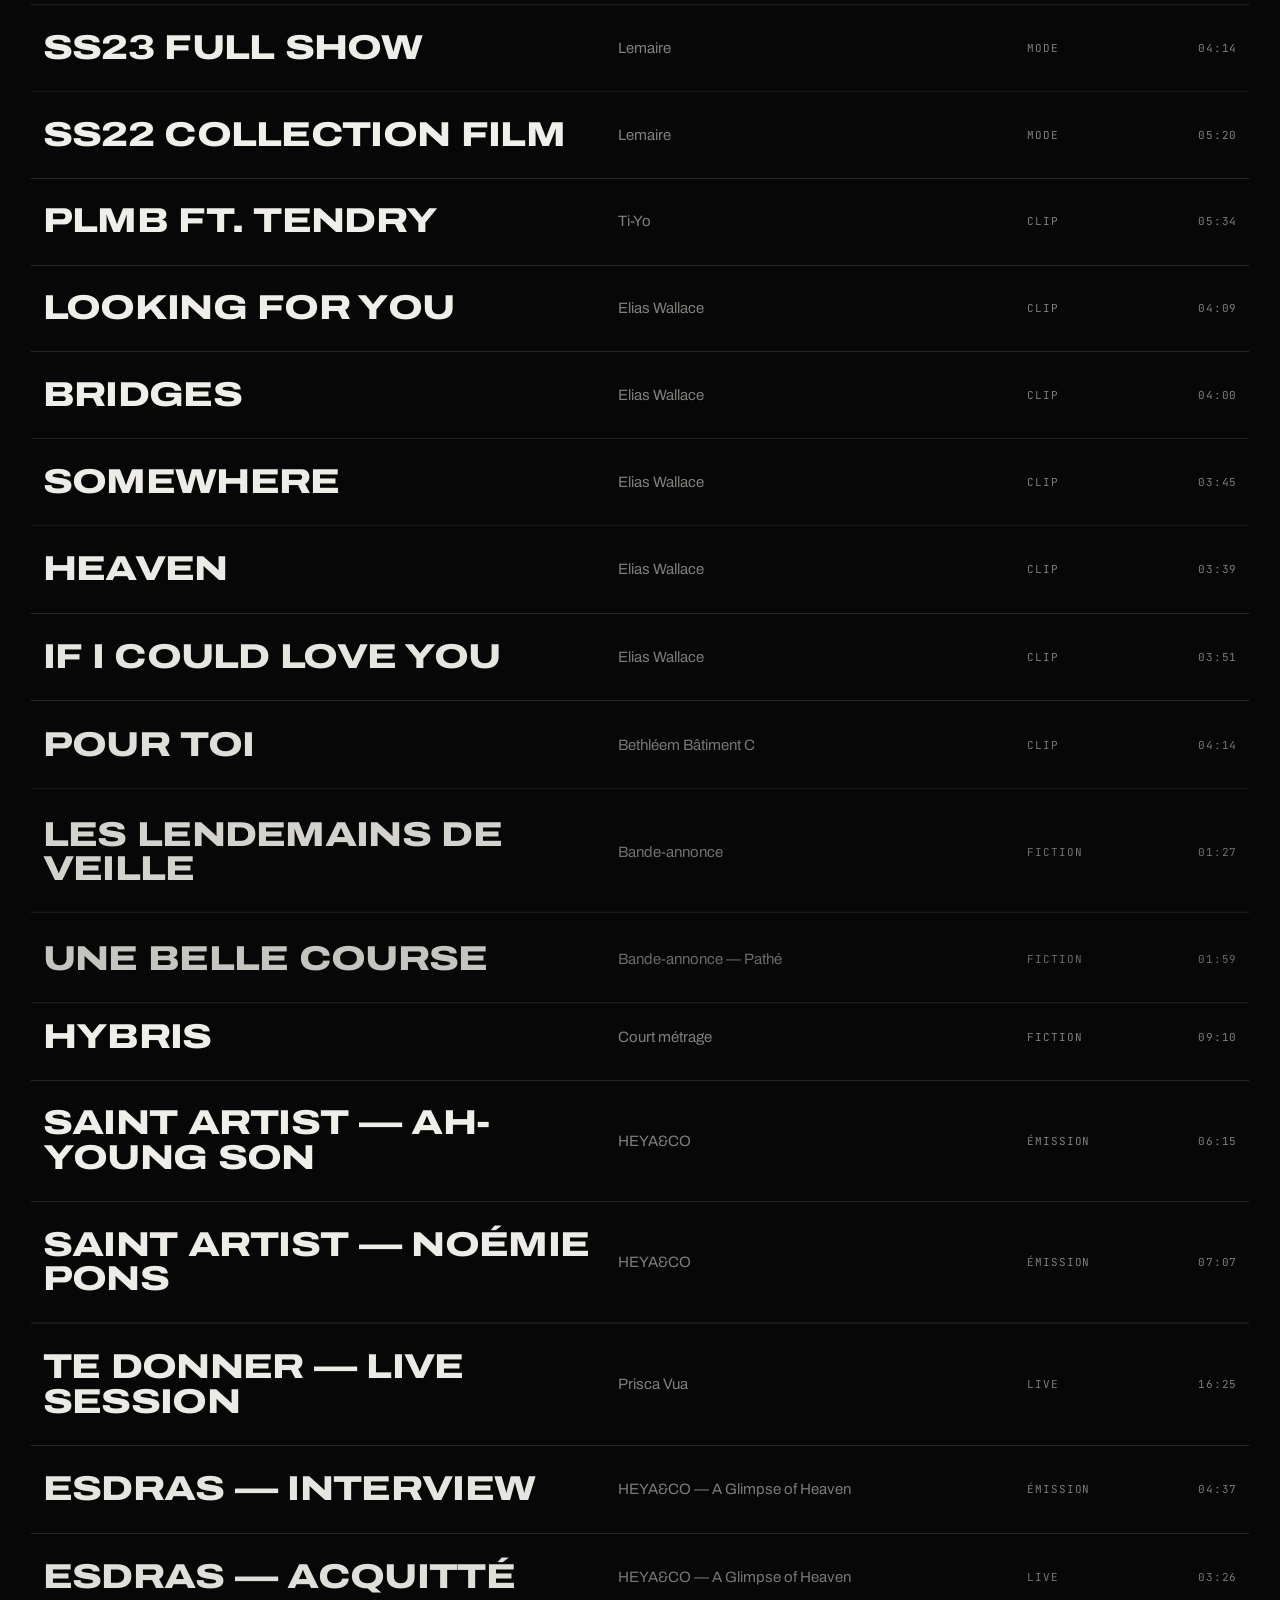
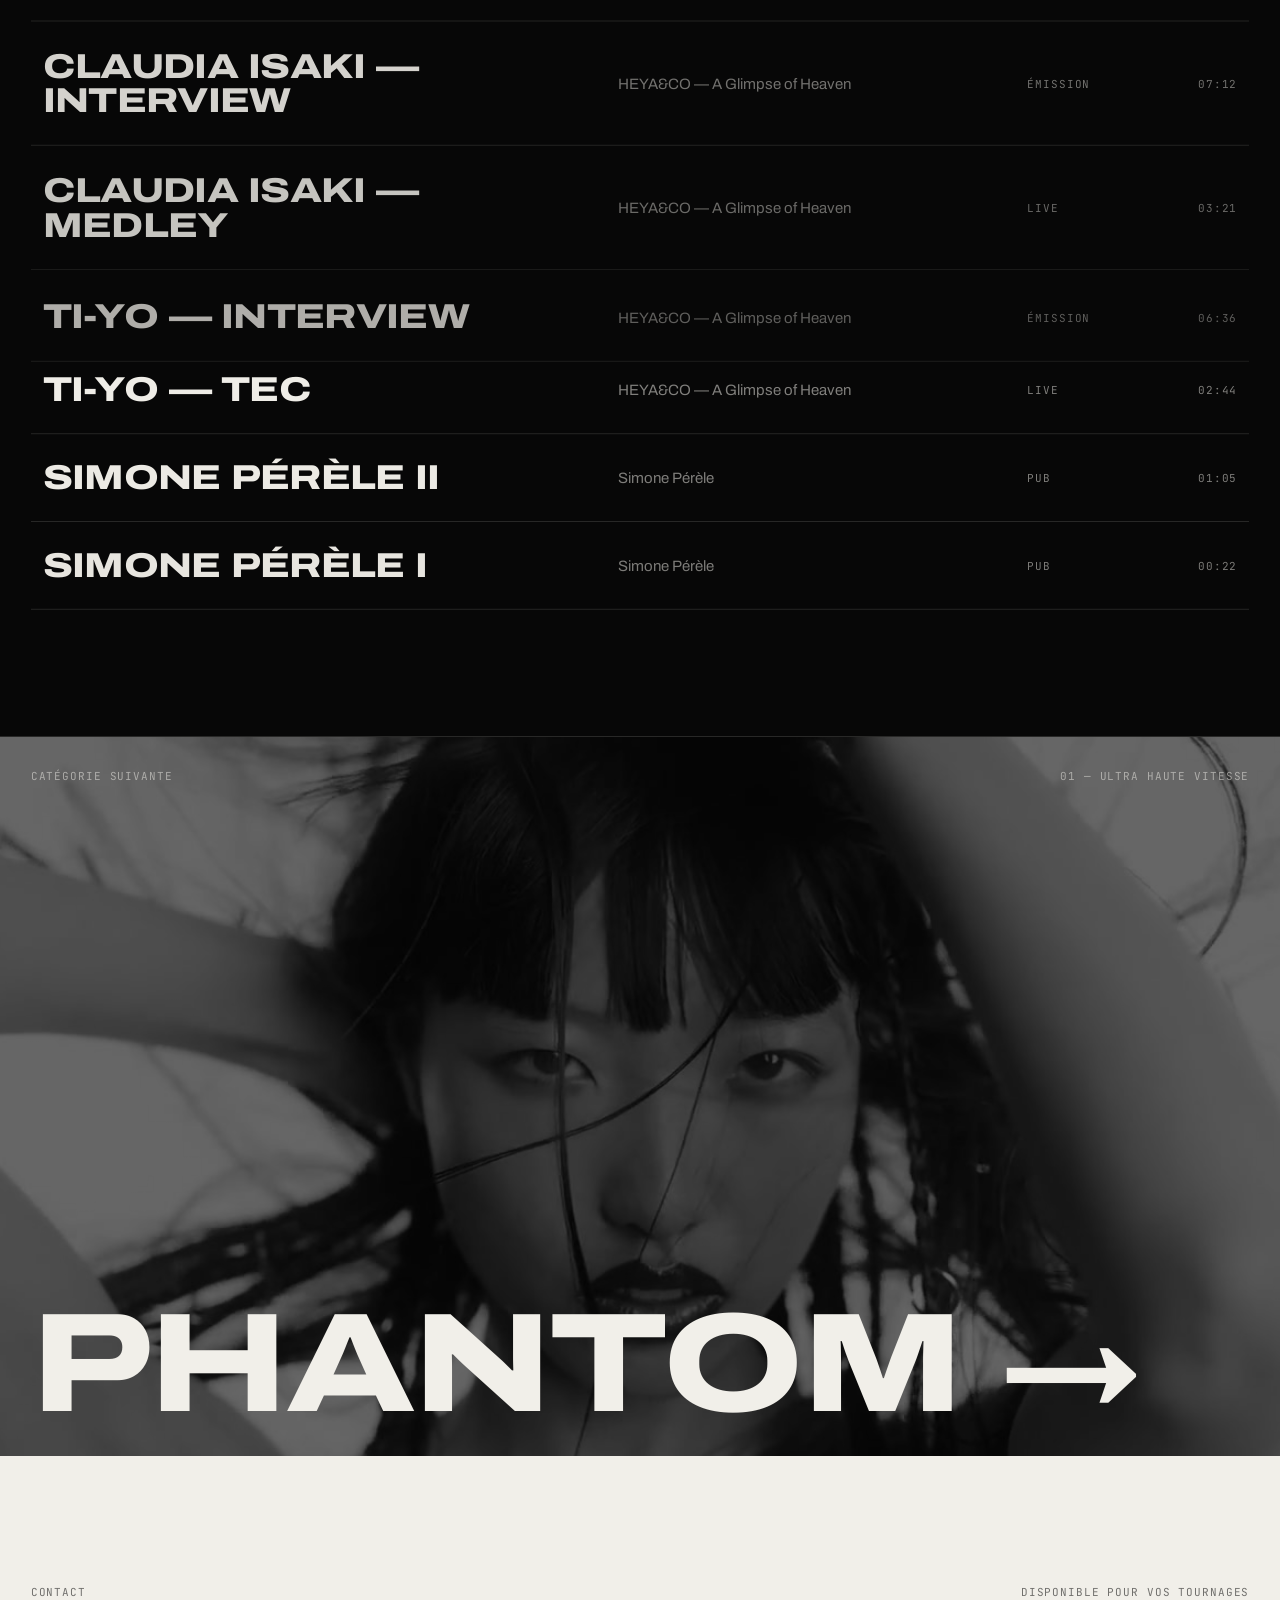
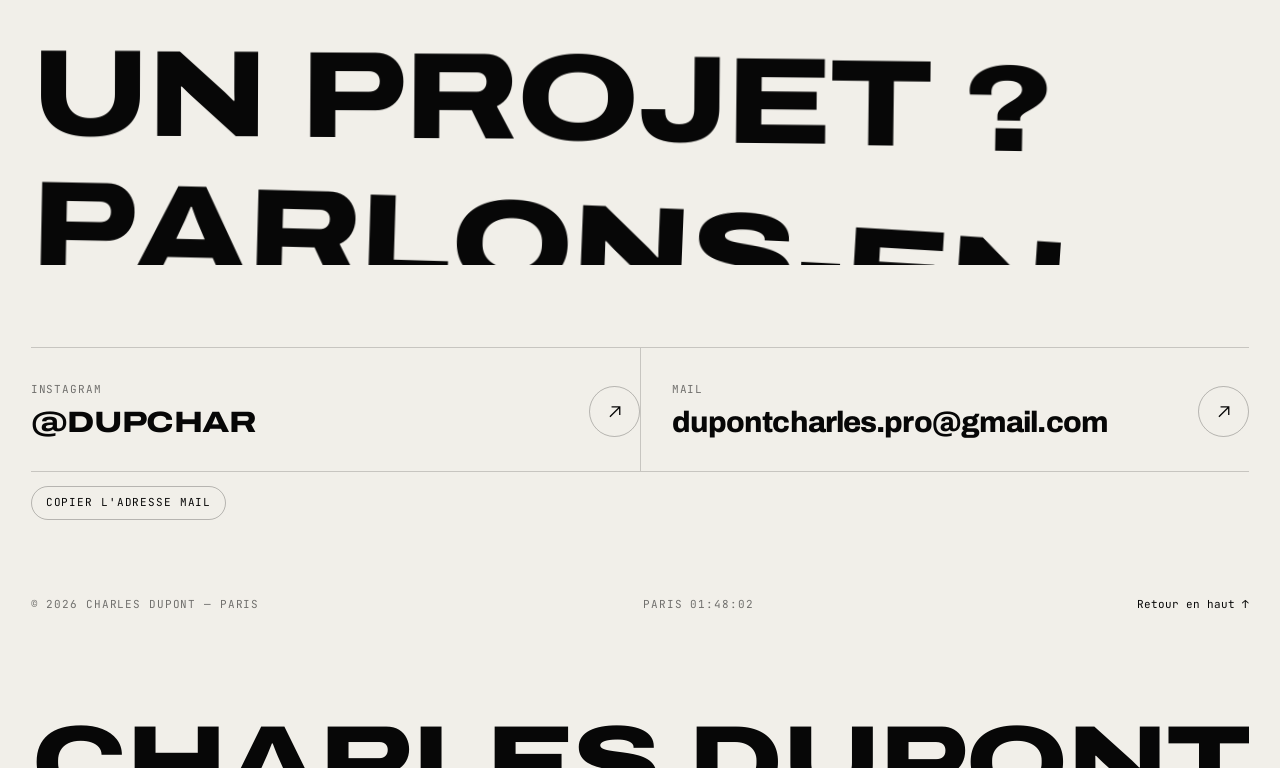
==== commit 5584228e: "Motion control : ajout de la pub La Mer (Spark Rejuvenation) Co-Authored-By: Claude Opus 5.5 <norepl" ====
--- a/autres-projets/index.html
+++ b/autres-projets/index.html
@@ -138,7 +138,7 @@
 <script src="../assets/js/vendor/gsap.min.js?v=27" defer></script>
 <script src="../assets/js/vendor/ScrollTrigger.min.js?v=27" defer></script>
 <script src="../assets/js/vendor/lenis.min.js?v=27" defer></script>
-<script src="../assets/js/projects.js?v=27" defer></script>
+<script src="../assets/js/projects.js?v=28" defer></script>
 <script src="../assets/js/app.js?v=27" defer></script>
 </body>
 </html>
